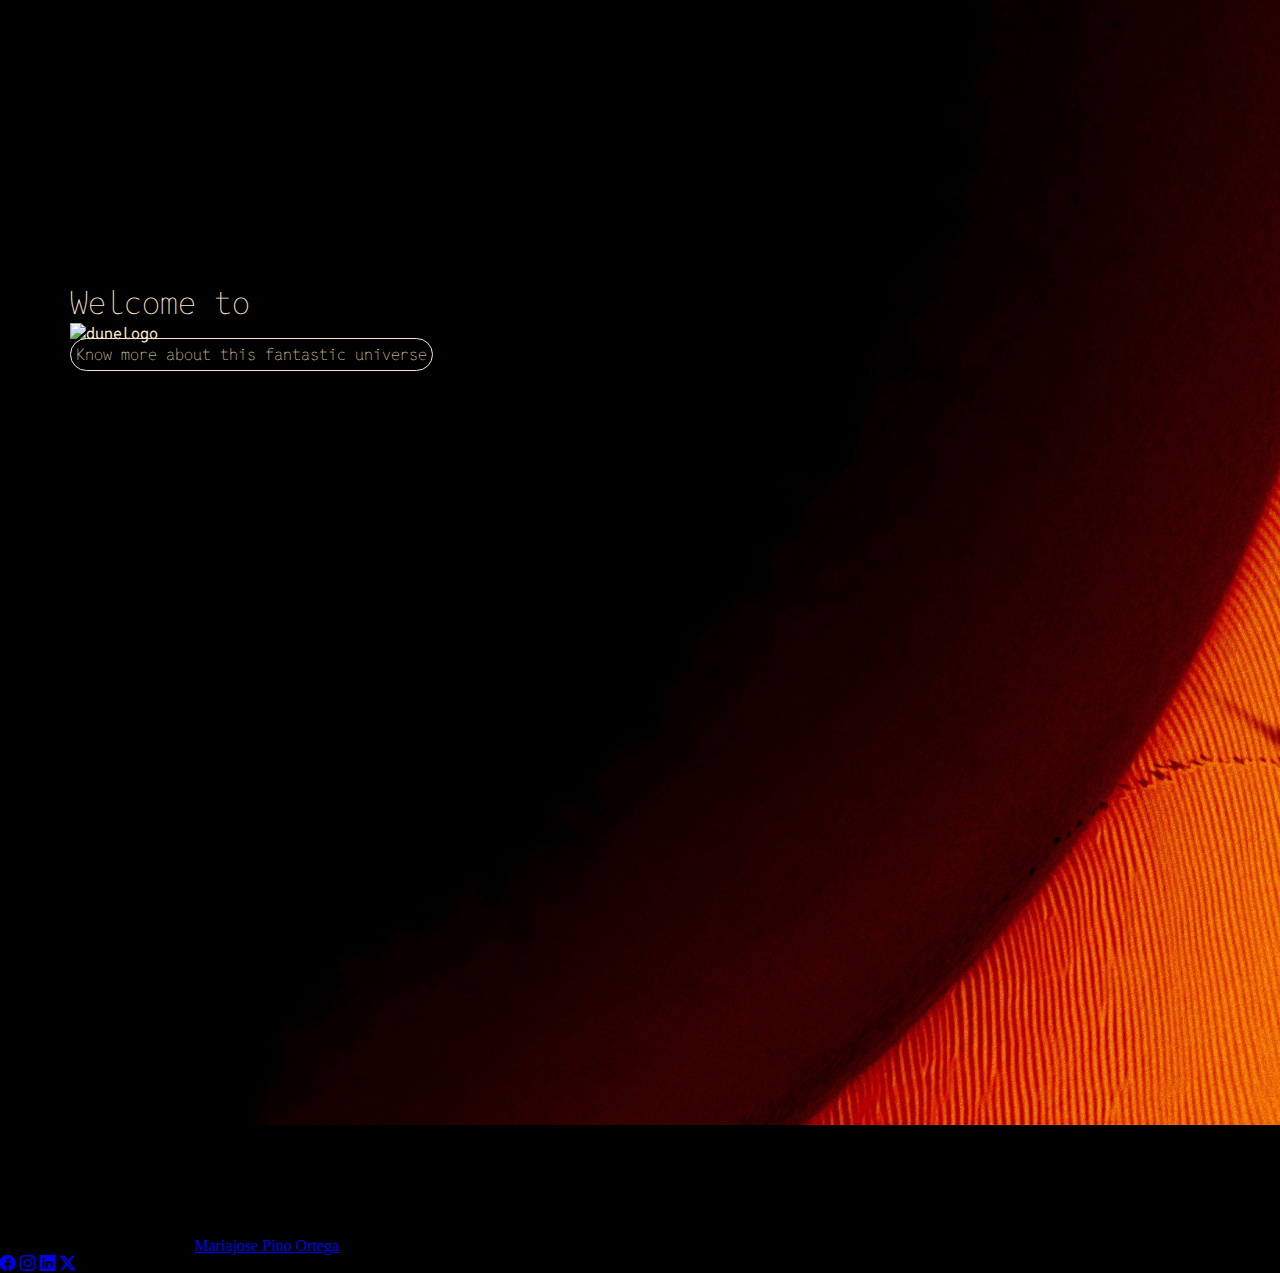
==== index.html @ 441a7ded "Primera sección de la página" ====
<!DOCTYPE html>
<html lang="es">
<head>
    <meta charset="UTF-8">
    <meta name="viewport" content="width=device-width, initial-scale=1.0">
    <meta name="description"
        content="Fan-page acerca de la película Dune del director Denis Villeneuve" />
    <meta name="keywords"
        content="riwi, Dune, movie, Paul Atreides, Chani, Denis Villeneuve, fiction, Timothée Chalamet, Zendaya, desert, space, sci-fi">
    <meta name="sitedomain" content="https://example.com/" />
    <meta name="organization" content="riwi" />
    <meta name="author" content="MajoPino" />
    <meta name="designer" content="MajoPino" />
    <meta name="copyright" content="© 2024 DunePage. Todos los derechos reservados">
    <meta name="robots" content="index,follow" />
    <meta name="googlebot" content="index,follow" />
    <meta name="revisit-after" content="15days" />
    <link rel="shortcut icon" href="public/img/atreideslogo.ico" type="image/x-icon">
    <link rel="stylesheet" href="./src/styles/style.css">
    <title>DuneFans</title>
</head>
<body>
    <header></header>
    <!-- Body header -->
    <main>

        <section class="dunehome">
            <div>
                <h2>Welcome to</h2>
            <figure><img src="https://upload.wikimedia.org/wikipedia/commons/4/44/Dune_2021_transparent_logo.png" alt="dunelogo"></figure>
            <a href="#dunemain">Know more about this fantastic universe</a>
            </div>
        </section>
        <section class="dunemain" id="dunemain">
            <h1>DUNE</h1>
        </section>
    </main>
    <footer>
        <div><p>©2024 Riwi|Desarrollado por <a href="https://github.com/MajoPino" target="_blank">Mariajose Pino Ortega</a></p></div>
        <div class="redes">
            <a href="https://www.facebook.com/?locale=es_LA" target="_blank"><i class="bi bi-facebook"></i></a>
            <a href="https://www.instagram.com/" target="_blank"><i class="bi bi-instagram"></i></a>
            <a href="https://co.linkedin.com/" target="_blank"><i class="bi bi-linkedin"></i></a>
            <a href="https://twitter.com/?lang=es" target="_blank"><i class="bi bi-twitter-x"></i></a>
        </div>
    </footer>
</body>
</html>
---- src/styles/style.css ----
@import url("https://cdn.jsdelivr.net/npm/bootstrap-icons@1.11.3/font/bootstrap-icons.min.css");
@import url('https://fonts.googleapis.com/css2?family=Reddit+Mono:wght@200..900&display=swap');

*{
    box-sizing: border-box;
    margin: 0%;
    padding: 0%;
}
::-webkit-scrollbar {
    width: 10px;
  }
  
  /* Track */
  ::-webkit-scrollbar-track {
    background: #010000;
  }
  
  /* Handle */
  ::-webkit-scrollbar-thumb {
    background: #f36830;
    border-radius: 5px;
  }
  
  /* Handle on hover */
  ::-webkit-scrollbar-thumb:hover {
    background: #aa450a;
  }
main{
    background-color: #000000;
  }
.dunehome{
    height: 1200px;
    background-image: url(../../public/img/dune-background.webp);
    background-repeat: no-repeat;
    background-size: 2000px;
    padding: 70px;
    display: flex;
    flex-direction: column;
    align-items: left;
    font-family: "Reddit Mono", monospace;
    font-style: normal;
    color: #fae8d0;
    & div{
        position: relative;
        top: 20%;
        & h2{
            font-weight: lighter;
            font-size: xx-large;
        }
        & a{
            color: #fae8d0;
            font-weight: lighter;
            text-decoration: none;
            height: 30px;
            padding: 5px;
            border: 1px solid #fae8d0;
            border-radius: 20px;
        }
        & a:hover{
            background-color: #d46220;
            color: #000000;
            font-weight: 300;
        }
    }
}
footer{
    background-color: #000000;
}
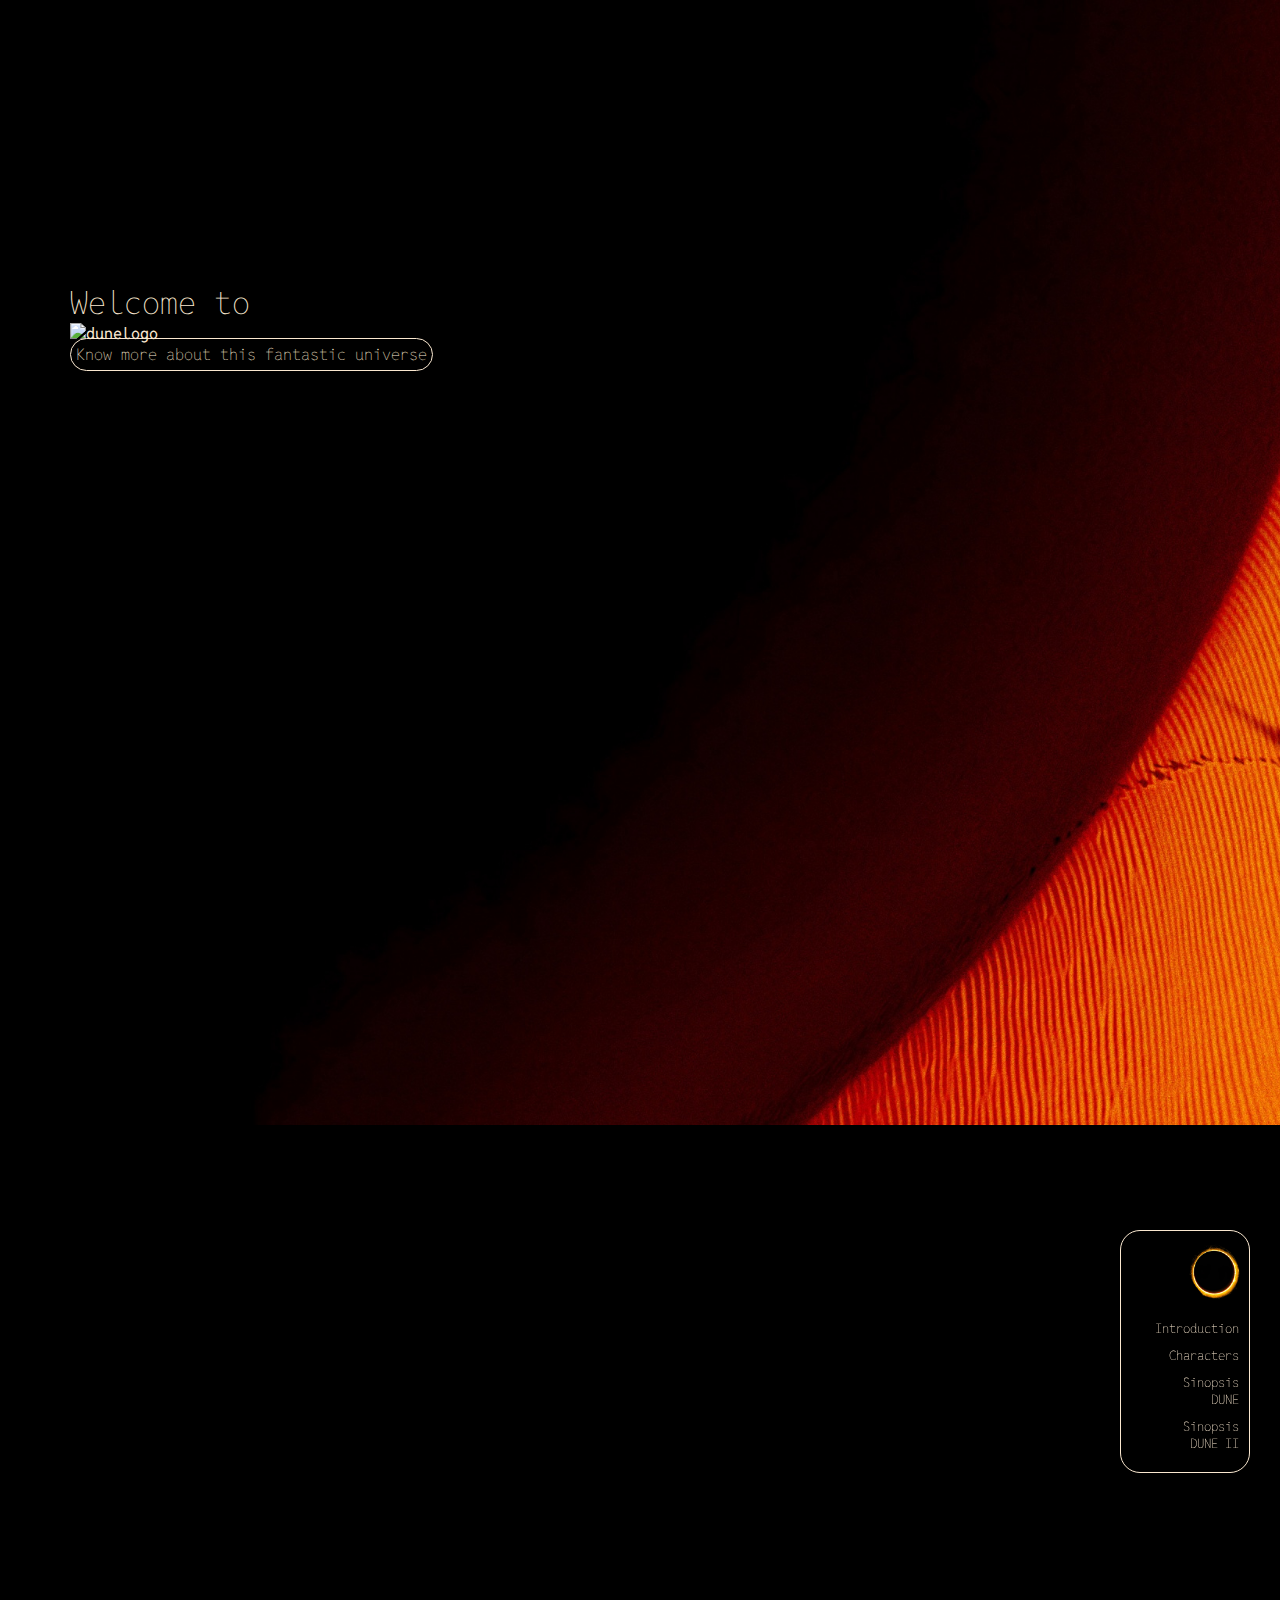
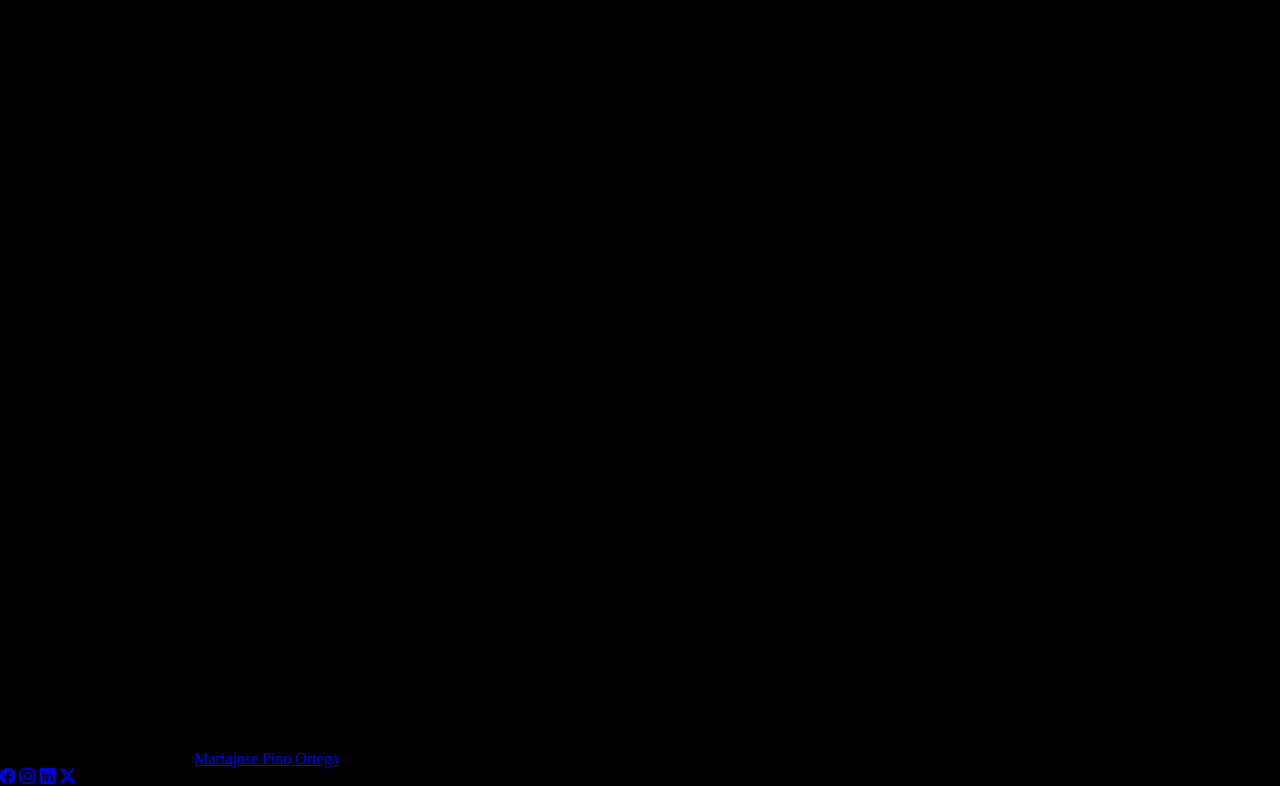
==== commit df9f5dd6: "Navbar" ====
--- a/index.html
+++ b/index.html
@@ -1,10 +1,10 @@
 <!DOCTYPE html>
 <html lang="es">
+
 <head>
     <meta charset="UTF-8">
     <meta name="viewport" content="width=device-width, initial-scale=1.0">
-    <meta name="description"
-        content="Fan-page acerca de la película Dune del director Denis Villeneuve" />
+    <meta name="description" content="Fan-page acerca de la película Dune del director Denis Villeneuve" />
     <meta name="keywords"
         content="riwi, Dune, movie, Paul Atreides, Chani, Denis Villeneuve, fiction, Timothée Chalamet, Zendaya, desert, space, sci-fi">
     <meta name="sitedomain" content="https://example.com/" />
@@ -15,28 +15,225 @@
     <meta name="robots" content="index,follow" />
     <meta name="googlebot" content="index,follow" />
     <meta name="revisit-after" content="15days" />
-    <link rel="shortcut icon" href="public/img/atreideslogo.ico" type="image/x-icon">
+    <link rel="shortcut icon" href="public/img/dune-eclipse.webp" type="image/x-icon">
     <link rel="stylesheet" href="./src/styles/style.css">
     <title>DuneFans</title>
 </head>
+
 <body>
     <header></header>
     <!-- Body header -->
     <main>
 
-        <section class="dunehome">
+        <section class="dunehome" id="dunehome">
             <div>
                 <h2>Welcome to</h2>
-            <figure><img src="https://upload.wikimedia.org/wikipedia/commons/4/44/Dune_2021_transparent_logo.png" alt="dunelogo"></figure>
-            <a href="#dunemain">Know more about this fantastic universe</a>
+                <figure><img src="https://upload.wikimedia.org/wikipedia/commons/4/44/Dune_2021_transparent_logo.png"
+                        alt="dunelogo"></figure>
+                <a href="#dunemain">Know more about this fantastic universe</a>
             </div>
         </section>
         <section class="dunemain" id="dunemain">
+            <aside>
+                <li class="navbar">
+                    <a href="#dunehome"><img class="eclipse" src="./public/img/dune-eclipse.webp"
+                            alt="dune-eclipse"></a>
+                    <a href="">Introduction</a>
+                    <a href="">Characters</a>
+                    <a href="" class="text2">Sinopsis DUNE</a>
+                    <a href="" class="text2">Sinopsis DUNE II</a>
+                </li>
+            </aside>
             <h1>DUNE</h1>
+            <article>
+                <p>M (Moveto):
+
+                    El comando M indica un movimiento a una posición específica sin trazar una línea.
+                    Se sigue con las coordenadas X e Y a las que se debe mover.
+                    L (Lineto):
+
+                    El comando L traza una línea desde el punto actual hasta las coordenadas especificadas.
+                    Se sigue con las coordenadas X e Y del punto final de la línea.
+                    C (Curveto):
+
+                    El comando C se utiliza para trazar curvas de Bézier cúbicas.
+                    Se sigue con dos pares de coordenadas para los puntos de control y el punto final de la curva.
+                    Z (Cierre del trazado):
+
+                    El comando Z cierra el trazado, creando una línea desde la posición actual hasta el punto de inicio
+                    del trazado.
+                    2. object-fit
+                    La propiedad object-fit se utiliza para controlar cómo una imagen se ajusta al contenedor. Puedes
+                    elegir entre valores como contain (ajustar la imagen para que quepa en el contenedor) o cover
+                    (ajustar la imagen para que cubra completamente el contenedor).</p>
+                    <p>M (Moveto):
+
+                        El comando M indica un movimiento a una posición específica sin trazar una línea.
+                        Se sigue con las coordenadas X e Y a las que se debe mover.
+                        L (Lineto):
+    
+                        El comando L traza una línea desde el punto actual hasta las coordenadas especificadas.
+                        Se sigue con las coordenadas X e Y del punto final de la línea.
+                        C (Curveto):
+    
+                        El comando C se utiliza para trazar curvas de Bézier cúbicas.
+                        Se sigue con dos pares de coordenadas para los puntos de control y el punto final de la curva.
+                        Z (Cierre del trazado):
+    
+                        El comando Z cierra el trazado, creando una línea desde la posición actual hasta el punto de inicio
+                        del trazado.
+                        2. object-fit
+                        La propiedad object-fit se utiliza para controlar cómo una imagen se ajusta al contenedor. Puedes
+                        elegir entre valores como contain (ajustar la imagen para que quepa en el contenedor) o cover
+                        (ajustar la imagen para que cubra completamente el contenedor).</p>
+                        <p>M (Moveto):
+
+                            El comando M indica un movimiento a una posición específica sin trazar una línea.
+                            Se sigue con las coordenadas X e Y a las que se debe mover.
+                            L (Lineto):
+        
+                            El comando L traza una línea desde el punto actual hasta las coordenadas especificadas.
+                            Se sigue con las coordenadas X e Y del punto final de la línea.
+                            C (Curveto):
+        
+                            El comando C se utiliza para trazar curvas de Bézier cúbicas.
+                            Se sigue con dos pares de coordenadas para los puntos de control y el punto final de la curva.
+                            Z (Cierre del trazado):
+        
+                            El comando Z cierra el trazado, creando una línea desde la posición actual hasta el punto de inicio
+                            del trazado.
+                            2. object-fit
+                            La propiedad object-fit se utiliza para controlar cómo una imagen se ajusta al contenedor. Puedes
+                            elegir entre valores como contain (ajustar la imagen para que quepa en el contenedor) o cover
+                            (ajustar la imagen para que cubra completamente el contenedor).</p>
+                            <p>M (Moveto):
+
+                                El comando M indica un movimiento a una posición específica sin trazar una línea.
+                                Se sigue con las coordenadas X e Y a las que se debe mover.
+                                L (Lineto):
+            
+                                El comando L traza una línea desde el punto actual hasta las coordenadas especificadas.
+                                Se sigue con las coordenadas X e Y del punto final de la línea.
+                                C (Curveto):
+            
+                                El comando C se utiliza para trazar curvas de Bézier cúbicas.
+                                Se sigue con dos pares de coordenadas para los puntos de control y el punto final de la curva.
+                                Z (Cierre del trazado):
+            
+                                El comando Z cierra el trazado, creando una línea desde la posición actual hasta el punto de inicio
+                                del trazado.
+                                2. object-fit
+                                La propiedad object-fit se utiliza para controlar cómo una imagen se ajusta al contenedor. Puedes
+                                elegir entre valores como contain (ajustar la imagen para que quepa en el contenedor) o cover
+                                (ajustar la imagen para que cubra completamente el contenedor).</p>
+                                <p>M (Moveto):
+
+                                    El comando M indica un movimiento a una posición específica sin trazar una línea.
+                                    Se sigue con las coordenadas X e Y a las que se debe mover.
+                                    L (Lineto):
+                
+                                    El comando L traza una línea desde el punto actual hasta las coordenadas especificadas.
+                                    Se sigue con las coordenadas X e Y del punto final de la línea.
+                                    C (Curveto):
+                
+                                    El comando C se utiliza para trazar curvas de Bézier cúbicas.
+                                    Se sigue con dos pares de coordenadas para los puntos de control y el punto final de la curva.
+                                    Z (Cierre del trazado):
+                
+                                    El comando Z cierra el trazado, creando una línea desde la posición actual hasta el punto de inicio
+                                    del trazado.
+                                    2. object-fit
+                                    La propiedad object-fit se utiliza para controlar cómo una imagen se ajusta al contenedor. Puedes
+                                    elegir entre valores como contain (ajustar la imagen para que quepa en el contenedor) o cover
+                                    (ajustar la imagen para que cubra completamente el contenedor).</p>
+                                    <p>M (Moveto):
+
+                                        El comando M indica un movimiento a una posición específica sin trazar una línea.
+                                        Se sigue con las coordenadas X e Y a las que se debe mover.
+                                        L (Lineto):
+                    
+                                        El comando L traza una línea desde el punto actual hasta las coordenadas especificadas.
+                                        Se sigue con las coordenadas X e Y del punto final de la línea.
+                                        C (Curveto):
+                    
+                                        El comando C se utiliza para trazar curvas de Bézier cúbicas.
+                                        Se sigue con dos pares de coordenadas para los puntos de control y el punto final de la curva.
+                                        Z (Cierre del trazado):
+                    
+                                        El comando Z cierra el trazado, creando una línea desde la posición actual hasta el punto de inicio
+                                        del trazado.
+                                        2. object-fit
+                                        La propiedad object-fit se utiliza para controlar cómo una imagen se ajusta al contenedor. Puedes
+                                        elegir entre valores como contain (ajustar la imagen para que quepa en el contenedor) o cover
+                                        (ajustar la imagen para que cubra completamente el contenedor).</p>
+                                        <p>M (Moveto):
+
+                                            El comando M indica un movimiento a una posición específica sin trazar una línea.
+                                            Se sigue con las coordenadas X e Y a las que se debe mover.
+                                            L (Lineto):
+                        
+                                            El comando L traza una línea desde el punto actual hasta las coordenadas especificadas.
+                                            Se sigue con las coordenadas X e Y del punto final de la línea.
+                                            C (Curveto):
+                        
+                                            El comando C se utiliza para trazar curvas de Bézier cúbicas.
+                                            Se sigue con dos pares de coordenadas para los puntos de control y el punto final de la curva.
+                                            Z (Cierre del trazado):
+                        
+                                            El comando Z cierra el trazado, creando una línea desde la posición actual hasta el punto de inicio
+                                            del trazado.
+                                            2. object-fit
+                                            La propiedad object-fit se utiliza para controlar cómo una imagen se ajusta al contenedor. Puedes
+                                            elegir entre valores como contain (ajustar la imagen para que quepa en el contenedor) o cover
+                                            (ajustar la imagen para que cubra completamente el contenedor).</p>
+                                            <p>M (Moveto):
+
+                                                El comando M indica un movimiento a una posición específica sin trazar una línea.
+                                                Se sigue con las coordenadas X e Y a las que se debe mover.
+                                                L (Lineto):
+                            
+                                                El comando L traza una línea desde el punto actual hasta las coordenadas especificadas.
+                                                Se sigue con las coordenadas X e Y del punto final de la línea.
+                                                C (Curveto):
+                            
+                                                El comando C se utiliza para trazar curvas de Bézier cúbicas.
+                                                Se sigue con dos pares de coordenadas para los puntos de control y el punto final de la curva.
+                                                Z (Cierre del trazado):
+                            
+                                                El comando Z cierra el trazado, creando una línea desde la posición actual hasta el punto de inicio
+                                                del trazado.
+                                                2. object-fit
+                                                La propiedad object-fit se utiliza para controlar cómo una imagen se ajusta al contenedor. Puedes
+                                                elegir entre valores como contain (ajustar la imagen para que quepa en el contenedor) o cover
+                                                (ajustar la imagen para que cubra completamente el contenedor).</p>
+                                                <p>M (Moveto):
+
+                                                    El comando M indica un movimiento a una posición específica sin trazar una línea.
+                                                    Se sigue con las coordenadas X e Y a las que se debe mover.
+                                                    L (Lineto):
+                                
+                                                    El comando L traza una línea desde el punto actual hasta las coordenadas especificadas.
+                                                    Se sigue con las coordenadas X e Y del punto final de la línea.
+                                                    C (Curveto):
+                                
+                                                    El comando C se utiliza para trazar curvas de Bézier cúbicas.
+                                                    Se sigue con dos pares de coordenadas para los puntos de control y el punto final de la curva.
+                                                    Z (Cierre del trazado):
+                                
+                                                    El comando Z cierra el trazado, creando una línea desde la posición actual hasta el punto de inicio
+                                                    del trazado.
+                                                    2. object-fit
+                                                    La propiedad object-fit se utiliza para controlar cómo una imagen se ajusta al contenedor. Puedes
+                                                    elegir entre valores como contain (ajustar la imagen para que quepa en el contenedor) o cover
+                                                    (ajustar la imagen para que cubra completamente el contenedor).</p>
+            </article>
         </section>
     </main>
     <footer>
-        <div><p>©2024 Riwi|Desarrollado por <a href="https://github.com/MajoPino" target="_blank">Mariajose Pino Ortega</a></p></div>
+        <div>
+            <p>©2024 Riwi|Desarrollado por <a href="https://github.com/MajoPino" target="_blank">Mariajose Pino
+                    Ortega</a></p>
+        </div>
         <div class="redes">
             <a href="https://www.facebook.com/?locale=es_LA" target="_blank"><i class="bi bi-facebook"></i></a>
             <a href="https://www.instagram.com/" target="_blank"><i class="bi bi-instagram"></i></a>
@@ -45,4 +242,5 @@
         </div>
     </footer>
 </body>
+
 </html>--- a/src/styles/style.css
+++ b/src/styles/style.css
@@ -1,34 +1,37 @@
 @import url("https://cdn.jsdelivr.net/npm/bootstrap-icons@1.11.3/font/bootstrap-icons.min.css");
 @import url('https://fonts.googleapis.com/css2?family=Reddit+Mono:wght@200..900&display=swap');
 
-*{
+* {
     box-sizing: border-box;
     margin: 0%;
     padding: 0%;
 }
+
 ::-webkit-scrollbar {
     width: 10px;
-  }
-  
-  /* Track */
-  ::-webkit-scrollbar-track {
+}
+
+/* Track */
+::-webkit-scrollbar-track {
     background: #010000;
-  }
-  
-  /* Handle */
-  ::-webkit-scrollbar-thumb {
-    background: #f36830;
+}
+
+/* Handle */
+::-webkit-scrollbar-thumb {
+    background: #DF3B06;
     border-radius: 5px;
-  }
-  
-  /* Handle on hover */
-  ::-webkit-scrollbar-thumb:hover {
+}
+
+/* Handle on hover */
+::-webkit-scrollbar-thumb:hover {
     background: #aa450a;
-  }
-main{
+}
+
+main {
     background-color: #000000;
-  }
-.dunehome{
+}
+
+.dunehome {
     height: 1200px;
     background-image: url(../../public/img/dune-background.webp);
     background-repeat: no-repeat;
@@ -40,14 +43,17 @@
     font-family: "Reddit Mono", monospace;
     font-style: normal;
     color: #fae8d0;
-    & div{
+
+    & div {
         position: relative;
         top: 20%;
-        & h2{
+
+        & h2 {
             font-weight: lighter;
             font-size: xx-large;
         }
-        & a{
+
+        & a {
             color: #fae8d0;
             font-weight: lighter;
             text-decoration: none;
@@ -56,13 +62,65 @@
             border: 1px solid #fae8d0;
             border-radius: 20px;
         }
-        & a:hover{
+
+        & a:hover {
             background-color: #d46220;
             color: #000000;
             font-weight: 300;
         }
     }
 }
-footer{
+
+aside {
+    margin: 30px;
+    display: flex;
+    flex-wrap: wrap;
+    justify-content: right;
+    position: sticky;
+    top:0;
+    right: 0;
+}
+
+.navbar {
+    display: flex;
+    flex-direction: column;
+    position: sticky;
+    top:0;
+    right: 0;
+    align-items: end;
+    width: 130px;
+    padding: 10px;
+    font-family: "Reddit Mono", monospace;
+    border: 1px solid #fae8d0;
+    border-radius: 20px;
+
+    & a {
+        color: #fae8d0;
+        text-decoration: none;
+        font-weight: lighter;
+        font-size: small;
+        margin-bottom: 10px;
+    }
+
+    & a:hover {
+        font-weight: 400;
+        font-size: small;
+    }
+}
+
+.eclipse {
+    height: 65px;
+    width: 100px;
+    position: relative;
+    left: 25px;
+}
+
+
+.text2 {
+    width: 70px;
+    text-align: right;
+}
+
+footer {
     background-color: #000000;
-}
+}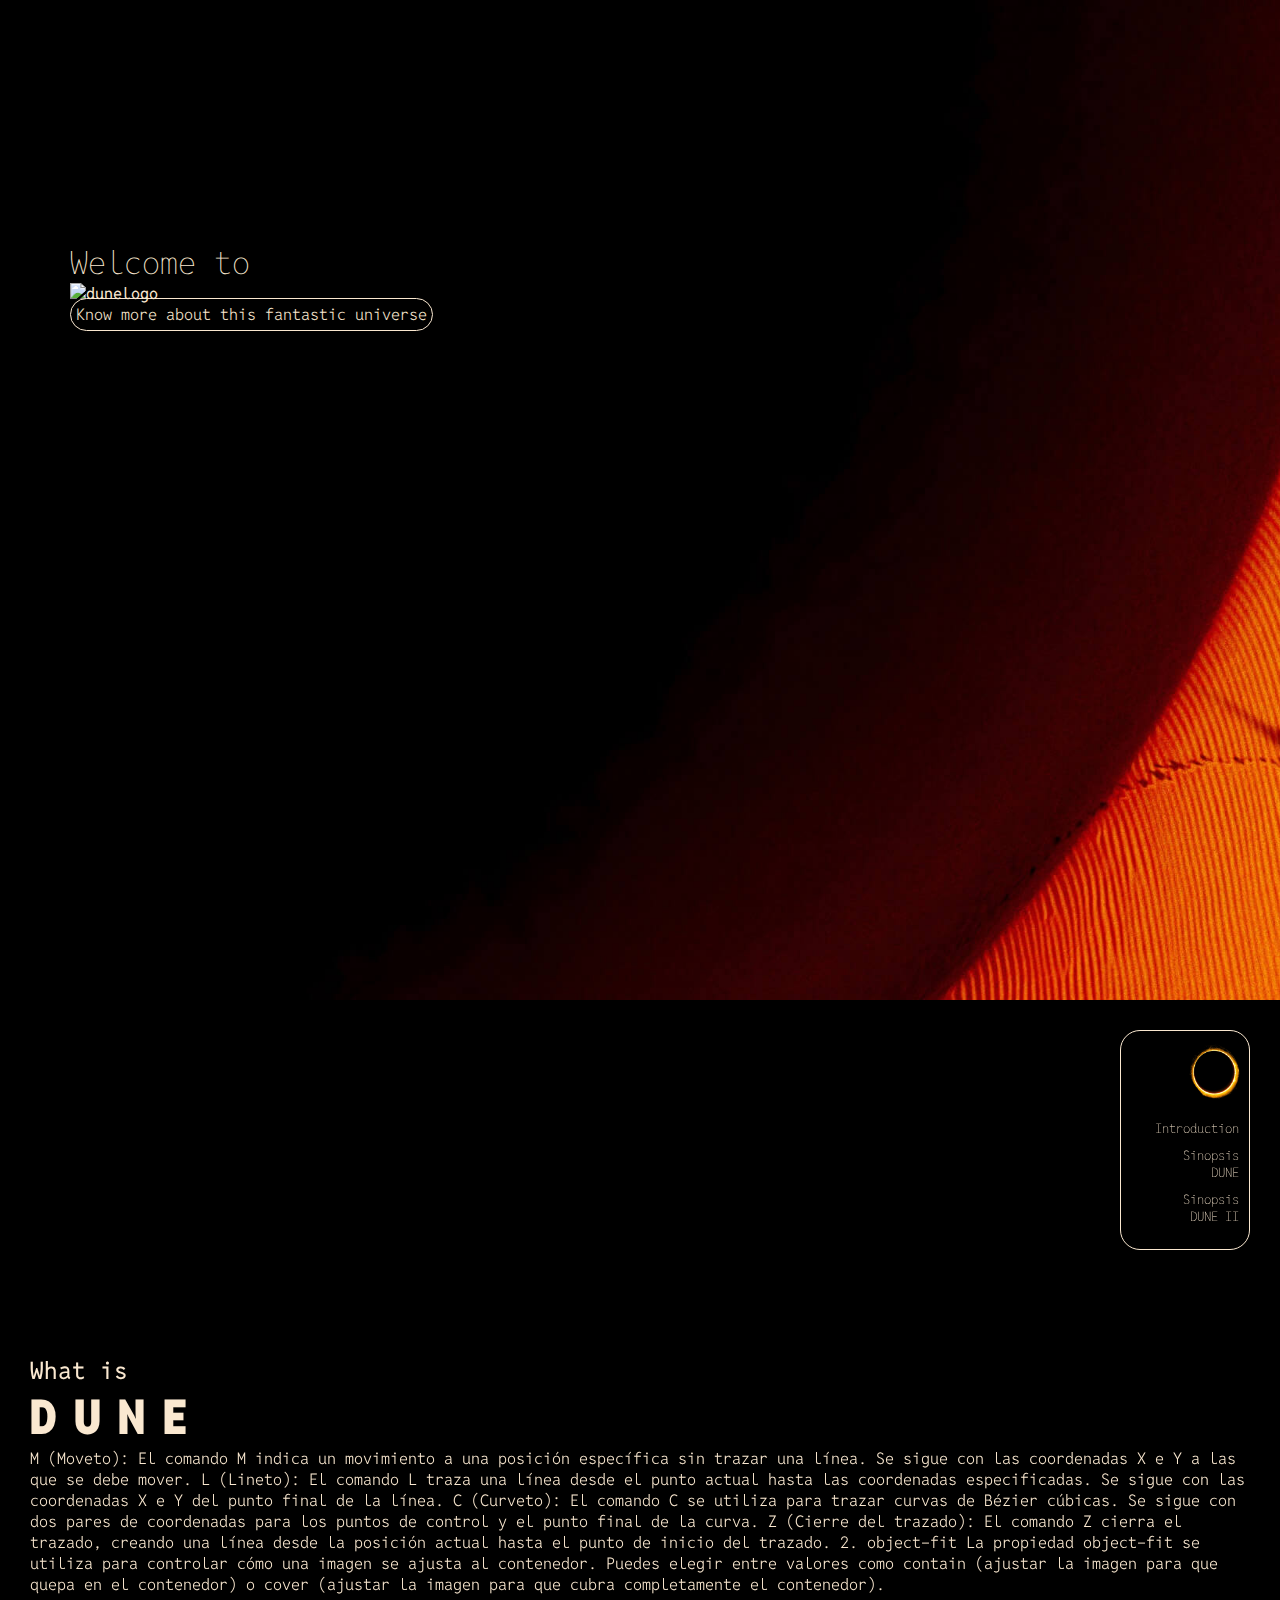
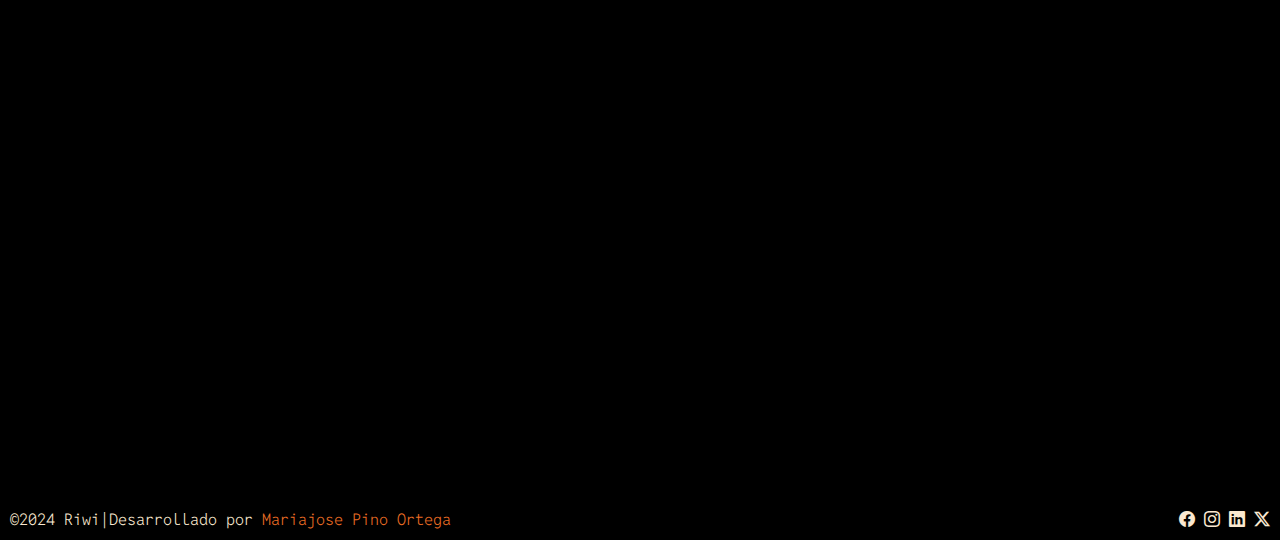
==== commit a5480b44: "Maquetación sección introducción" ====
--- a/index.html
+++ b/index.html
@@ -38,14 +38,16 @@
                 <li class="navbar">
                     <a href="#dunehome"><img class="eclipse" src="./public/img/dune-eclipse.webp"
                             alt="dune-eclipse"></a>
-                    <a href="">Introduction</a>
-                    <a href="">Characters</a>
-                    <a href="" class="text2">Sinopsis DUNE</a>
+                    <a href="#dunemain">Introduction</a>
+                    <a href="#sinopsis-dune" class="text2">Sinopsis DUNE</a>
                     <a href="" class="text2">Sinopsis DUNE II</a>
                 </li>
             </aside>
-            <h1>DUNE</h1>
-            <article>
+            <article class="textmain">
+                <div>
+                    <h4>What is </h4>
+                    <h1>DUNE</h1>
+                </div>
                 <p>M (Moveto):
 
                     El comando M indica un movimiento a una posición específica sin trazar una línea.
@@ -66,172 +68,24 @@
                     La propiedad object-fit se utiliza para controlar cómo una imagen se ajusta al contenedor. Puedes
                     elegir entre valores como contain (ajustar la imagen para que quepa en el contenedor) o cover
                     (ajustar la imagen para que cubra completamente el contenedor).</p>
-                    <p>M (Moveto):
 
-                        El comando M indica un movimiento a una posición específica sin trazar una línea.
-                        Se sigue con las coordenadas X e Y a las que se debe mover.
-                        L (Lineto):
-    
-                        El comando L traza una línea desde el punto actual hasta las coordenadas especificadas.
-                        Se sigue con las coordenadas X e Y del punto final de la línea.
-                        C (Curveto):
-    
-                        El comando C se utiliza para trazar curvas de Bézier cúbicas.
-                        Se sigue con dos pares de coordenadas para los puntos de control y el punto final de la curva.
-                        Z (Cierre del trazado):
-    
-                        El comando Z cierra el trazado, creando una línea desde la posición actual hasta el punto de inicio
-                        del trazado.
-                        2. object-fit
-                        La propiedad object-fit se utiliza para controlar cómo una imagen se ajusta al contenedor. Puedes
-                        elegir entre valores como contain (ajustar la imagen para que quepa en el contenedor) o cover
-                        (ajustar la imagen para que cubra completamente el contenedor).</p>
-                        <p>M (Moveto):
-
-                            El comando M indica un movimiento a una posición específica sin trazar una línea.
-                            Se sigue con las coordenadas X e Y a las que se debe mover.
-                            L (Lineto):
-        
-                            El comando L traza una línea desde el punto actual hasta las coordenadas especificadas.
-                            Se sigue con las coordenadas X e Y del punto final de la línea.
-                            C (Curveto):
-        
-                            El comando C se utiliza para trazar curvas de Bézier cúbicas.
-                            Se sigue con dos pares de coordenadas para los puntos de control y el punto final de la curva.
-                            Z (Cierre del trazado):
-        
-                            El comando Z cierra el trazado, creando una línea desde la posición actual hasta el punto de inicio
-                            del trazado.
-                            2. object-fit
-                            La propiedad object-fit se utiliza para controlar cómo una imagen se ajusta al contenedor. Puedes
-                            elegir entre valores como contain (ajustar la imagen para que quepa en el contenedor) o cover
-                            (ajustar la imagen para que cubra completamente el contenedor).</p>
-                            <p>M (Moveto):
-
-                                El comando M indica un movimiento a una posición específica sin trazar una línea.
-                                Se sigue con las coordenadas X e Y a las que se debe mover.
-                                L (Lineto):
-            
-                                El comando L traza una línea desde el punto actual hasta las coordenadas especificadas.
-                                Se sigue con las coordenadas X e Y del punto final de la línea.
-                                C (Curveto):
-            
-                                El comando C se utiliza para trazar curvas de Bézier cúbicas.
-                                Se sigue con dos pares de coordenadas para los puntos de control y el punto final de la curva.
-                                Z (Cierre del trazado):
-            
-                                El comando Z cierra el trazado, creando una línea desde la posición actual hasta el punto de inicio
-                                del trazado.
-                                2. object-fit
-                                La propiedad object-fit se utiliza para controlar cómo una imagen se ajusta al contenedor. Puedes
-                                elegir entre valores como contain (ajustar la imagen para que quepa en el contenedor) o cover
-                                (ajustar la imagen para que cubra completamente el contenedor).</p>
-                                <p>M (Moveto):
-
-                                    El comando M indica un movimiento a una posición específica sin trazar una línea.
-                                    Se sigue con las coordenadas X e Y a las que se debe mover.
-                                    L (Lineto):
-                
-                                    El comando L traza una línea desde el punto actual hasta las coordenadas especificadas.
-                                    Se sigue con las coordenadas X e Y del punto final de la línea.
-                                    C (Curveto):
-                
-                                    El comando C se utiliza para trazar curvas de Bézier cúbicas.
-                                    Se sigue con dos pares de coordenadas para los puntos de control y el punto final de la curva.
-                                    Z (Cierre del trazado):
-                
-                                    El comando Z cierra el trazado, creando una línea desde la posición actual hasta el punto de inicio
-                                    del trazado.
-                                    2. object-fit
-                                    La propiedad object-fit se utiliza para controlar cómo una imagen se ajusta al contenedor. Puedes
-                                    elegir entre valores como contain (ajustar la imagen para que quepa en el contenedor) o cover
-                                    (ajustar la imagen para que cubra completamente el contenedor).</p>
-                                    <p>M (Moveto):
-
-                                        El comando M indica un movimiento a una posición específica sin trazar una línea.
-                                        Se sigue con las coordenadas X e Y a las que se debe mover.
-                                        L (Lineto):
-                    
-                                        El comando L traza una línea desde el punto actual hasta las coordenadas especificadas.
-                                        Se sigue con las coordenadas X e Y del punto final de la línea.
-                                        C (Curveto):
-                    
-                                        El comando C se utiliza para trazar curvas de Bézier cúbicas.
-                                        Se sigue con dos pares de coordenadas para los puntos de control y el punto final de la curva.
-                                        Z (Cierre del trazado):
-                    
-                                        El comando Z cierra el trazado, creando una línea desde la posición actual hasta el punto de inicio
-                                        del trazado.
-                                        2. object-fit
-                                        La propiedad object-fit se utiliza para controlar cómo una imagen se ajusta al contenedor. Puedes
-                                        elegir entre valores como contain (ajustar la imagen para que quepa en el contenedor) o cover
-                                        (ajustar la imagen para que cubra completamente el contenedor).</p>
-                                        <p>M (Moveto):
-
-                                            El comando M indica un movimiento a una posición específica sin trazar una línea.
-                                            Se sigue con las coordenadas X e Y a las que se debe mover.
-                                            L (Lineto):
-                        
-                                            El comando L traza una línea desde el punto actual hasta las coordenadas especificadas.
-                                            Se sigue con las coordenadas X e Y del punto final de la línea.
-                                            C (Curveto):
-                        
-                                            El comando C se utiliza para trazar curvas de Bézier cúbicas.
-                                            Se sigue con dos pares de coordenadas para los puntos de control y el punto final de la curva.
-                                            Z (Cierre del trazado):
-                        
-                                            El comando Z cierra el trazado, creando una línea desde la posición actual hasta el punto de inicio
-                                            del trazado.
-                                            2. object-fit
-                                            La propiedad object-fit se utiliza para controlar cómo una imagen se ajusta al contenedor. Puedes
-                                            elegir entre valores como contain (ajustar la imagen para que quepa en el contenedor) o cover
-                                            (ajustar la imagen para que cubra completamente el contenedor).</p>
-                                            <p>M (Moveto):
-
-                                                El comando M indica un movimiento a una posición específica sin trazar una línea.
-                                                Se sigue con las coordenadas X e Y a las que se debe mover.
-                                                L (Lineto):
-                            
-                                                El comando L traza una línea desde el punto actual hasta las coordenadas especificadas.
-                                                Se sigue con las coordenadas X e Y del punto final de la línea.
-                                                C (Curveto):
-                            
-                                                El comando C se utiliza para trazar curvas de Bézier cúbicas.
-                                                Se sigue con dos pares de coordenadas para los puntos de control y el punto final de la curva.
-                                                Z (Cierre del trazado):
-                            
-                                                El comando Z cierra el trazado, creando una línea desde la posición actual hasta el punto de inicio
-                                                del trazado.
-                                                2. object-fit
-                                                La propiedad object-fit se utiliza para controlar cómo una imagen se ajusta al contenedor. Puedes
-                                                elegir entre valores como contain (ajustar la imagen para que quepa en el contenedor) o cover
-                                                (ajustar la imagen para que cubra completamente el contenedor).</p>
-                                                <p>M (Moveto):
-
-                                                    El comando M indica un movimiento a una posición específica sin trazar una línea.
-                                                    Se sigue con las coordenadas X e Y a las que se debe mover.
-                                                    L (Lineto):
-                                
-                                                    El comando L traza una línea desde el punto actual hasta las coordenadas especificadas.
-                                                    Se sigue con las coordenadas X e Y del punto final de la línea.
-                                                    C (Curveto):
-                                
-                                                    El comando C se utiliza para trazar curvas de Bézier cúbicas.
-                                                    Se sigue con dos pares de coordenadas para los puntos de control y el punto final de la curva.
-                                                    Z (Cierre del trazado):
-                                
-                                                    El comando Z cierra el trazado, creando una línea desde la posición actual hasta el punto de inicio
-                                                    del trazado.
-                                                    2. object-fit
-                                                    La propiedad object-fit se utiliza para controlar cómo una imagen se ajusta al contenedor. Puedes
-                                                    elegir entre valores como contain (ajustar la imagen para que quepa en el contenedor) o cover
-                                                    (ajustar la imagen para que cubra completamente el contenedor).</p>
             </article>
+        </section>
+        <section class="sinopsis-dune" id="sinopsis-dune">
+            <h2>DUNE PART I</h2>
+            <p>Lorem, ipsum dolor sit amet consectetur adipisicing elit. Perferendis ea nostrum doloremque nobis itaque
+                culpa, voluptates perspiciatis quia distinctio corporis recusandae sit eius, blanditiis alias numquam,
+                sed laboriosam vero velit.Lorem, ipsum dolor sit amet consectetur adipisicing elit. Perferendis ea nostrum doloremque nobis itaque
+                culpa, voluptates perspiciatis quia distinctio corporis recusandae sit eius, blanditiis alias numquam,
+                sed laboriosam vero velit.Lorem, ipsum dolor sit amet consectetur adipisicing elit. Perferendis ea nostrum doloremque nobis itaque
+                culpa, voluptates perspiciatis quia distinctio corporis recusandae sit eius, blanditiis alias numquam,
+                sed laboriosam vero velit.</p>
         </section>
     </main>
     <footer>
         <div>
-            <p>©2024 Riwi|Desarrollado por <a href="https://github.com/MajoPino" target="_blank">Mariajose Pino
+            <p>©2024 Riwi|Desarrollado por <a class="nameauthor" href="https://github.com/MajoPino"
+                    target="_blank">Mariajose Pino
                     Ortega</a></p>
         </div>
         <div class="redes">
--- a/src/styles/style.css
+++ b/src/styles/style.css
@@ -29,10 +29,13 @@
 
 main {
     background-color: #000000;
+    display: inline-block;
+
 }
 
 .dunehome {
-    height: 1200px;
+    height: 1000px;
+    margin: 0px;
     background-image: url(../../public/img/dune-background.webp);
     background-repeat: no-repeat;
     background-size: 2000px;
@@ -55,9 +58,10 @@
 
         & a {
             color: #fae8d0;
-            font-weight: lighter;
+            font-weight: 300;
             text-decoration: none;
             height: 30px;
+            width: 600px;
             padding: 5px;
             border: 1px solid #fae8d0;
             border-radius: 20px;
@@ -71,23 +75,34 @@
     }
 }
 
+.dunemain {
+    height: 1000px;
+    width: 100vw;
+    margin: 0;
+    padding: 30px;
+    background-image: url(../../public/img/night-sand.webp);
+    background-repeat: no-repeat;
+    background-size: 2000px;
+    display: flex;
+    flex-wrap: wrap;
+}
+
 aside {
-    margin: 30px;
+    height: 250px;
+    width: 100vw;
     display: flex;
     flex-wrap: wrap;
     justify-content: right;
     position: sticky;
-    top:0;
+    top: 10px;
     right: 0;
 }
 
 .navbar {
     display: flex;
     flex-direction: column;
-    position: sticky;
-    top:0;
-    right: 0;
     align-items: end;
+    height: 220px;
     width: 130px;
     padding: 10px;
     font-family: "Reddit Mono", monospace;
@@ -103,7 +118,7 @@
     }
 
     & a:hover {
-        font-weight: 400;
+        font-weight: 500;
         font-size: small;
     }
 }
@@ -121,6 +136,50 @@
     text-align: right;
 }
 
+.textmain {
+    position: relative;
+    bottom: 150px;
+    font-family: "Reddit Mono", monospace;
+    font-style: normal;
+    color: #fae8d0;
+
+    & h4 {
+        font-weight: 400;
+        font-size: x-large;
+    }
+
+    & h1 {
+        font-weight: 900;
+        font-size: 300%;
+        letter-spacing: 0.35em;
+        word-spacing: 0.35em;
+    }
+    & p{
+        font-weight: 300;
+    }
+}
+.sinopsis-dune{
+    
+}
+
 footer {
+    display: flex;
+    justify-content: space-between;
+    padding: 10px;
     background-color: #000000;
+    font-family: "Reddit Mono", monospace;
+    color: #fae8d0;
+    font-weight: 300;
+}
+.nameauthor{
+    color: #eb6d24;
+    text-decoration: none;
+}
+.nameauthor:hover{
+    color: #ffb23e;
+}
+.redes{
+    & a{
+        color: #fae8d0;
+    }
 }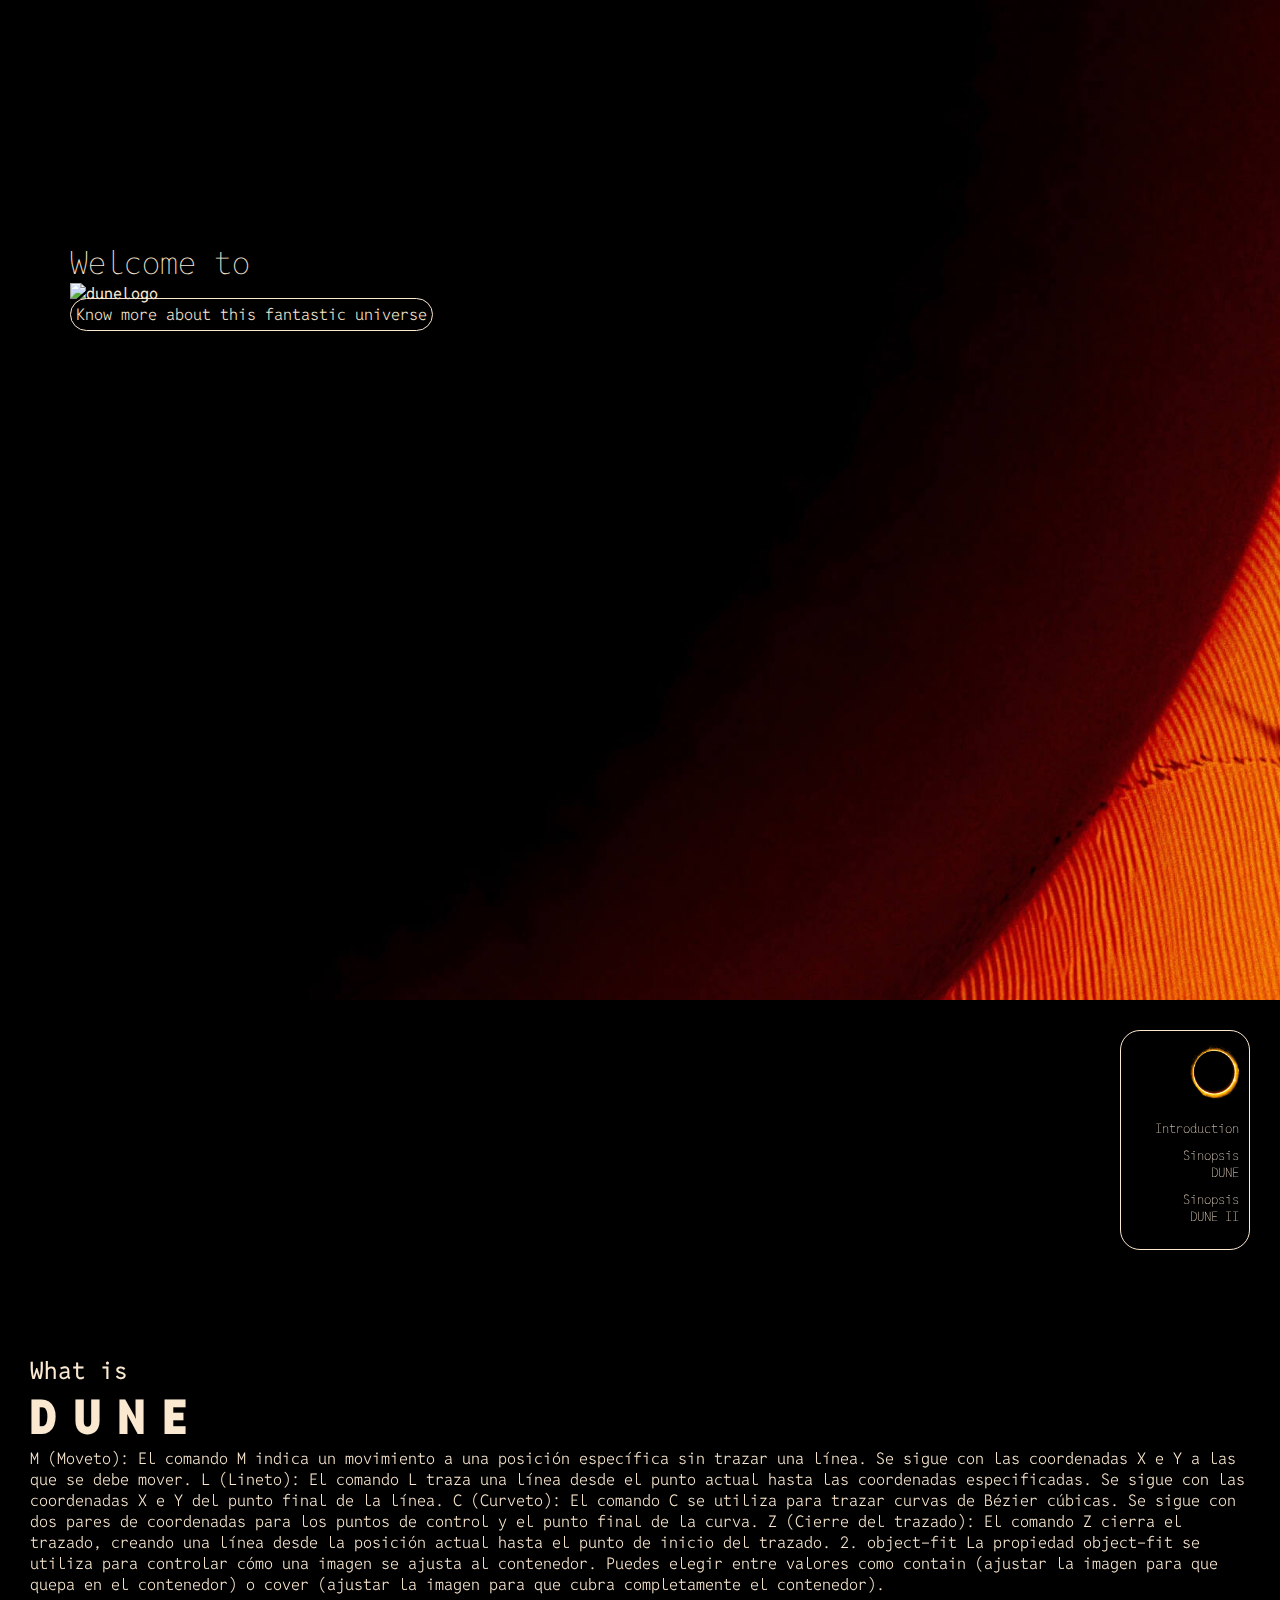
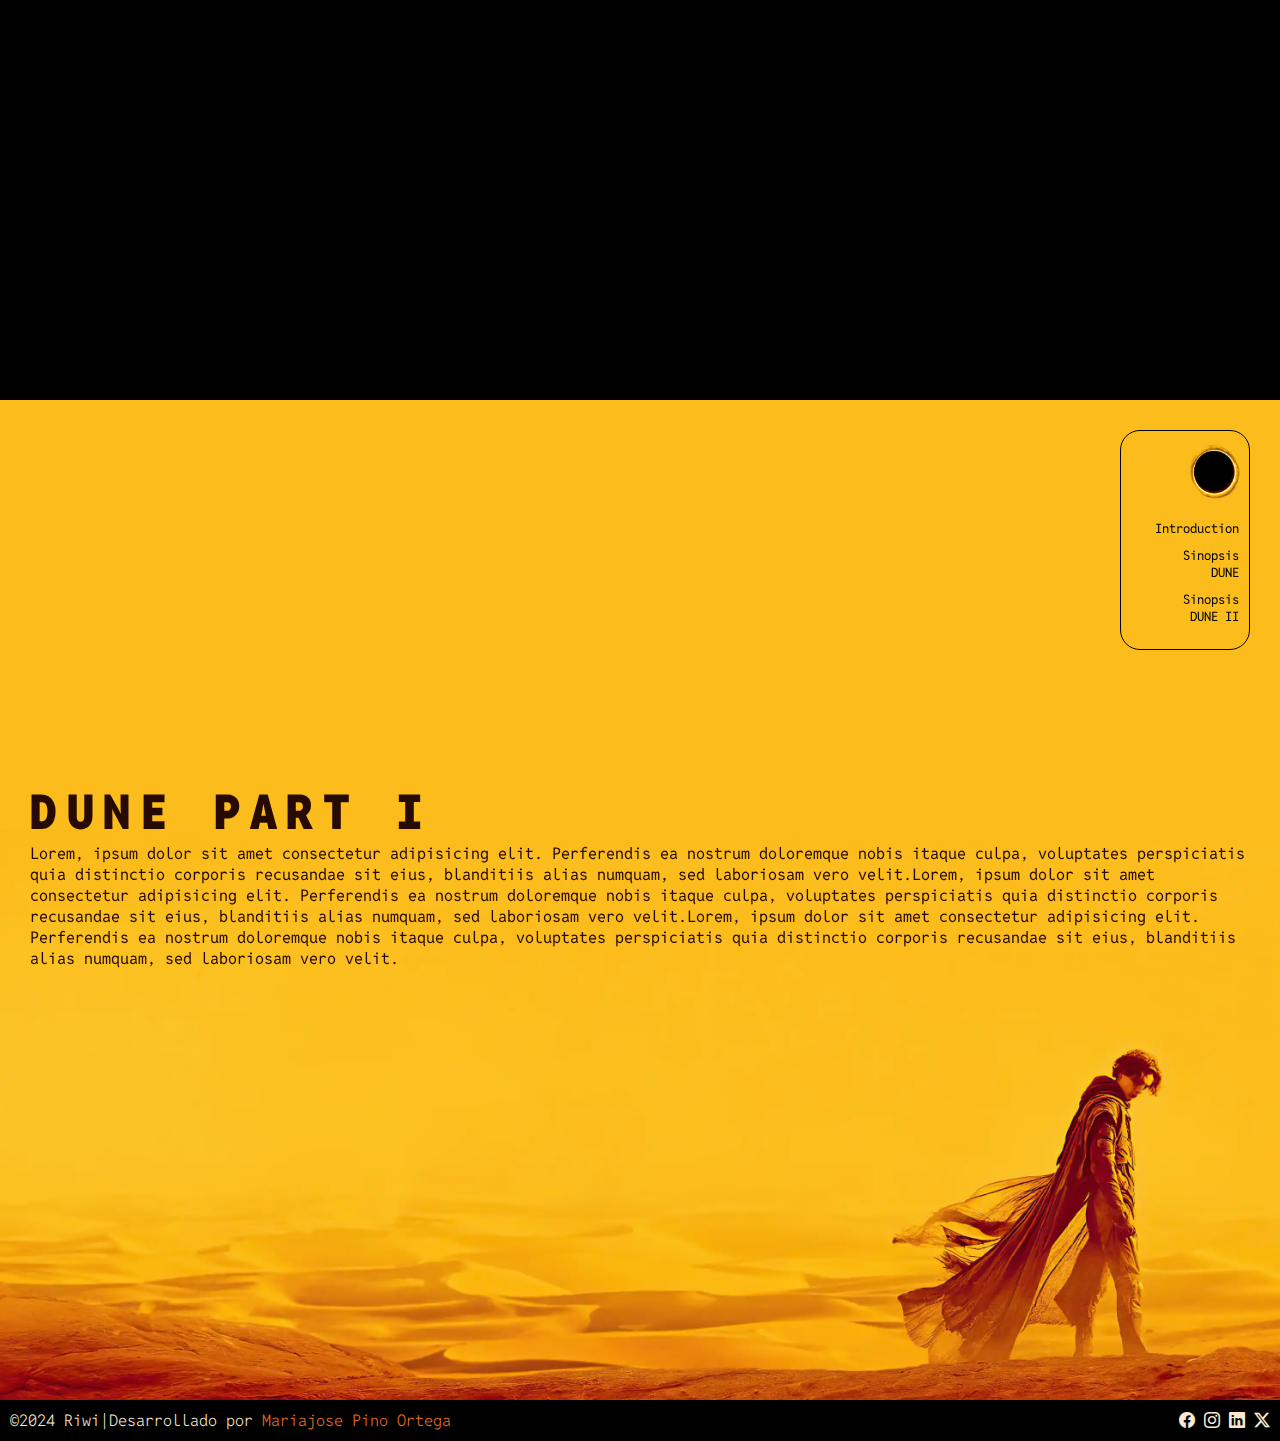
==== commit 318c36f3: "Maquetación página sinopsis 1" ====
--- a/index.html
+++ b/index.html
@@ -72,14 +72,31 @@
             </article>
         </section>
         <section class="sinopsis-dune" id="sinopsis-dune">
-            <h2>DUNE PART I</h2>
-            <p>Lorem, ipsum dolor sit amet consectetur adipisicing elit. Perferendis ea nostrum doloremque nobis itaque
-                culpa, voluptates perspiciatis quia distinctio corporis recusandae sit eius, blanditiis alias numquam,
-                sed laboriosam vero velit.Lorem, ipsum dolor sit amet consectetur adipisicing elit. Perferendis ea nostrum doloremque nobis itaque
-                culpa, voluptates perspiciatis quia distinctio corporis recusandae sit eius, blanditiis alias numquam,
-                sed laboriosam vero velit.Lorem, ipsum dolor sit amet consectetur adipisicing elit. Perferendis ea nostrum doloremque nobis itaque
-                culpa, voluptates perspiciatis quia distinctio corporis recusandae sit eius, blanditiis alias numquam,
-                sed laboriosam vero velit.</p>
+            <aside>
+                <li class="navbar2">
+                    <a href="#dunehome"><img class="eclipse" src="./public/img/dune-eclipse.webp"
+                            alt="dune-eclipse"></a>
+                    <a href="#dunemain">Introduction</a>
+                    <a href="#sinopsis-dune" class="text2">Sinopsis DUNE</a>
+                    <a href="" class="text2">Sinopsis DUNE II</a>
+                </li>
+            </aside>
+            <article class="textduneone">
+                <h2>DUNE PART I</h2>
+                <p>Lorem, ipsum dolor sit amet consectetur adipisicing elit. Perferendis ea nostrum doloremque nobis
+                    itaque
+                    culpa, voluptates perspiciatis quia distinctio corporis recusandae sit eius, blanditiis alias
+                    numquam,
+                    sed laboriosam vero velit.Lorem, ipsum dolor sit amet consectetur adipisicing elit. Perferendis ea
+                    nostrum doloremque nobis itaque
+                    culpa, voluptates perspiciatis quia distinctio corporis recusandae sit eius, blanditiis alias
+                    numquam,
+                    sed laboriosam vero velit.Lorem, ipsum dolor sit amet consectetur adipisicing elit. Perferendis ea
+                    nostrum doloremque nobis itaque
+                    culpa, voluptates perspiciatis quia distinctio corporis recusandae sit eius, blanditiis alias
+                    numquam,
+                    sed laboriosam vero velit.</p>
+            </article>
         </section>
     </main>
     <footer>
--- a/src/styles/style.css
+++ b/src/styles/style.css
@@ -30,6 +30,7 @@
 main {
     background-color: #000000;
     display: inline-block;
+    max-width: 2000px;
 
 }
 
@@ -159,7 +160,69 @@
     }
 }
 .sinopsis-dune{
-    
+    height: 1000px;
+    width: 100vw;
+    display: flex;
+    flex-wrap: wrap;
+    padding: 30px;
+    max-width: 2000px;
+    background-image: url(../../public/img/paul-yellow-bg-1.webp);
+    background-repeat: no-repeat;
+    background-size: 2200px;
+}
+.navbar2 {
+    display: flex;
+    flex-direction: column;
+    align-items: end;
+    height: 220px;
+    width: 130px;
+    padding: 10px;
+    font-family: "Reddit Mono", monospace;
+    border: 1px solid #010000;
+    border-radius: 20px;
+
+    & a {
+        color: #010000;
+        text-decoration: none;
+        font-weight: light;
+        font-size: small;
+        margin-bottom: 10px;
+    }
+
+    & a:hover {
+        font-weight: 600;
+        font-size: small;
+    }
+}
+
+.eclipse {
+    height: 65px;
+    width: 100px;
+    position: relative;
+    left: 25px;
+}
+
+
+.text2 {
+    width: 70px;
+    text-align: right;
+}
+
+.textduneone {
+    position: relative;
+    bottom: 150px;
+    font-family: "Reddit Mono", monospace;
+    font-style: normal;
+    color: #270b03;
+
+    & h2 {
+        font-weight: 900;
+        font-size: 300%;
+        letter-spacing: 0.20em;
+    }
+    & p{
+        font-weight: 400;
+    }
 }
 
 footer {
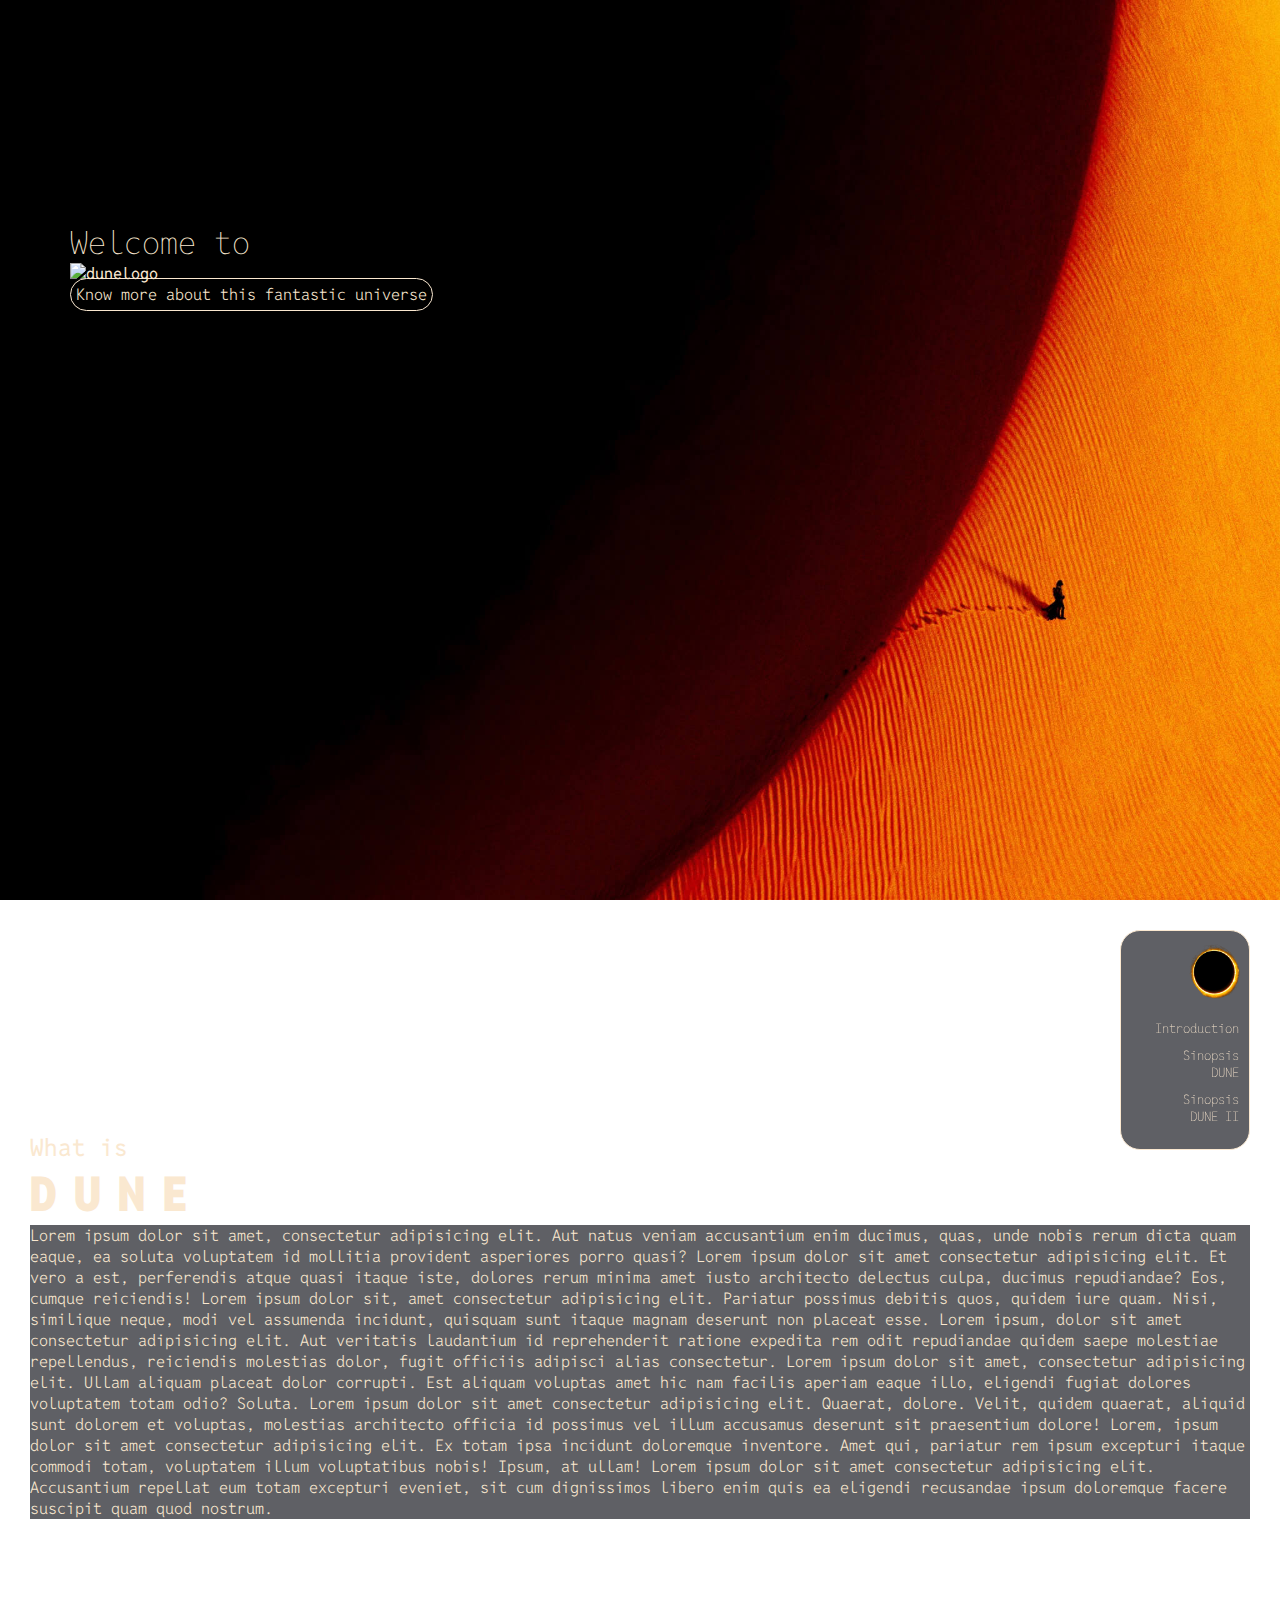
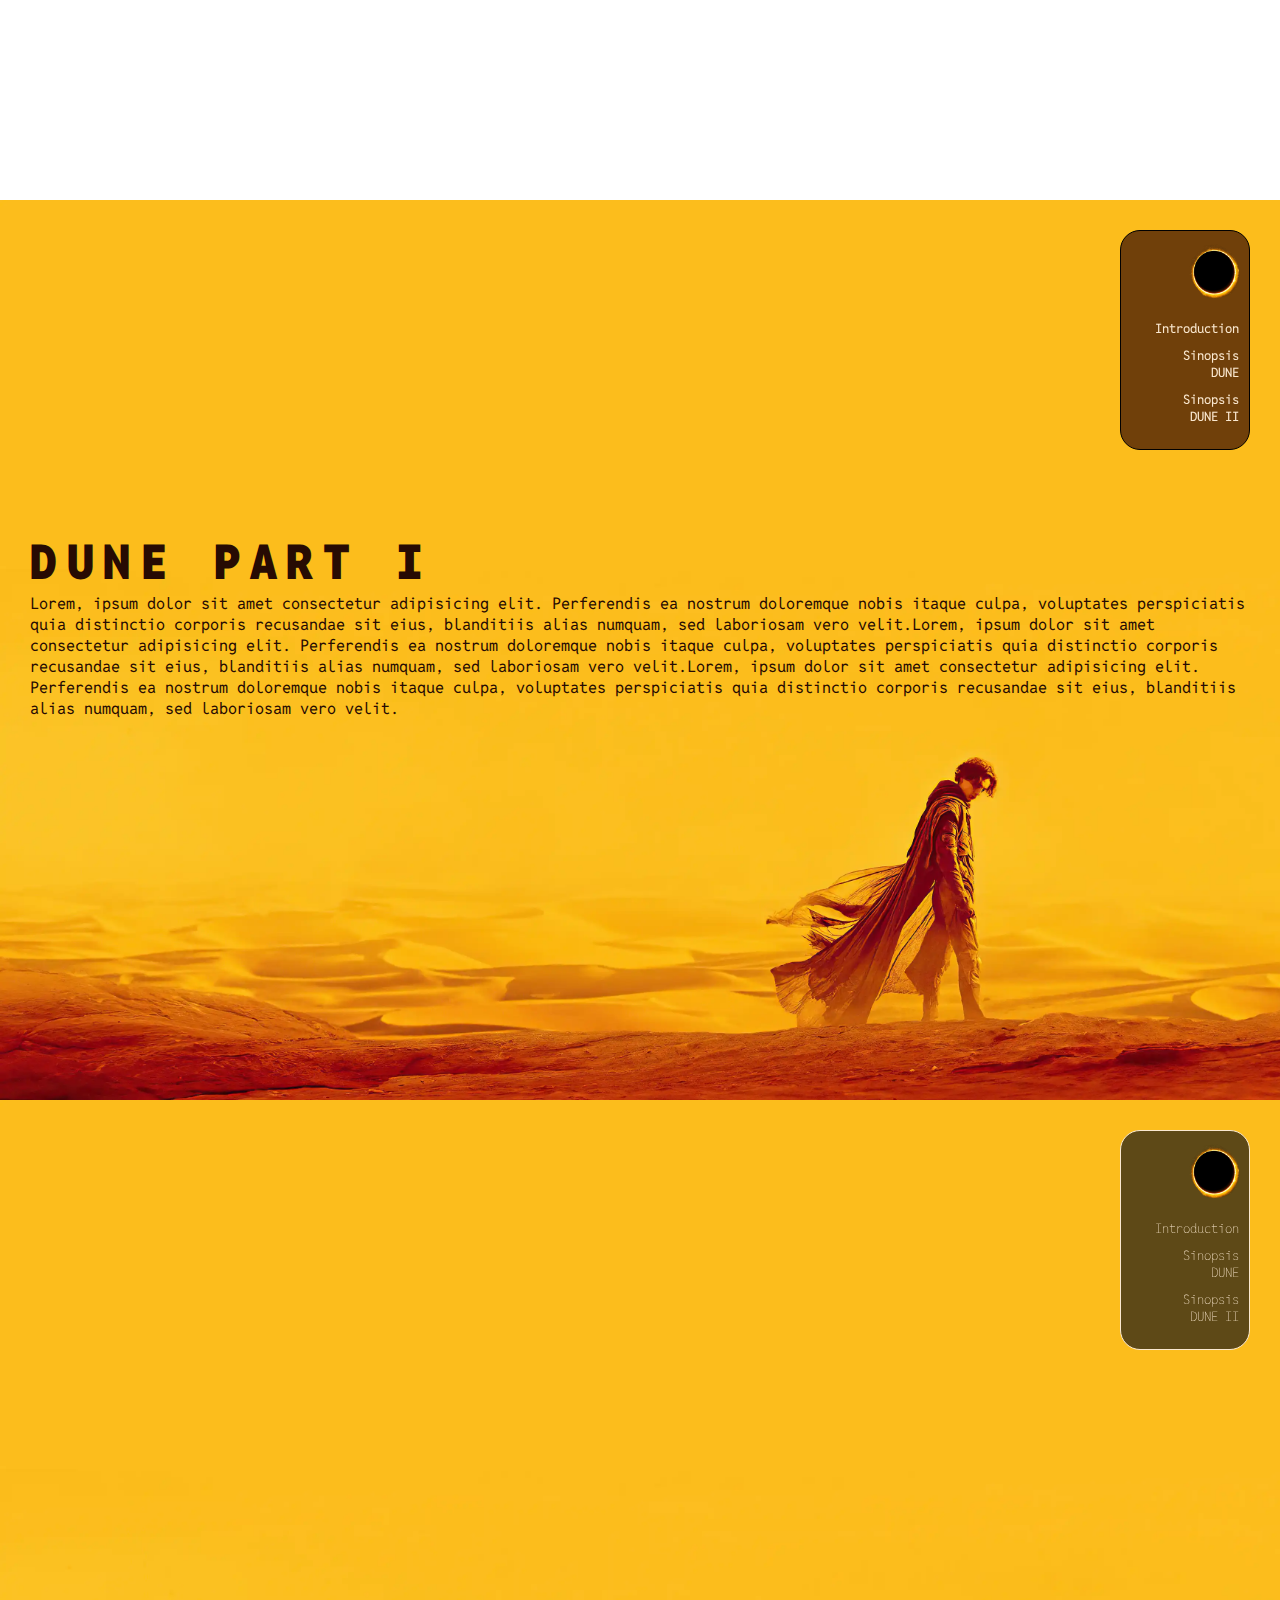
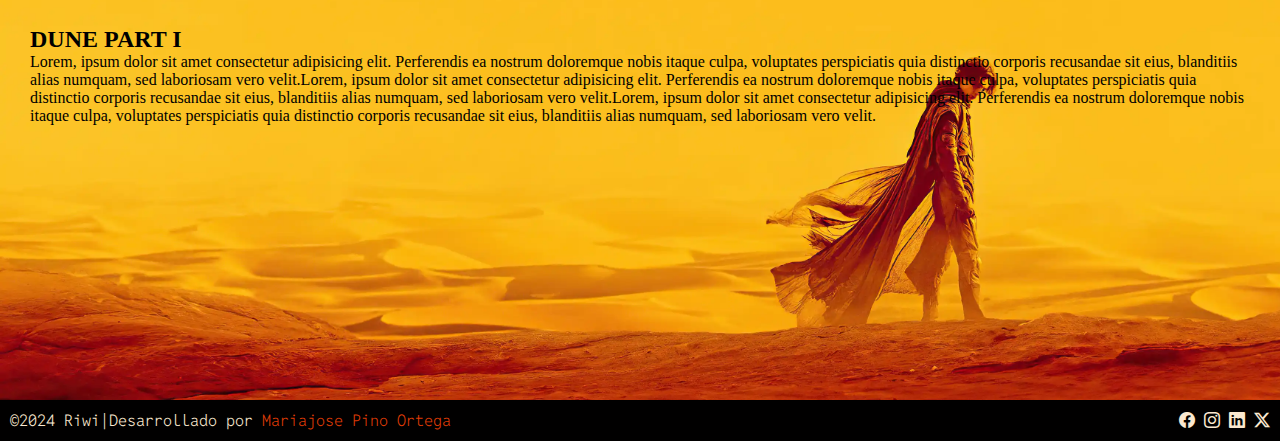
==== commit 1f128ab1: "crear sección 3 +variables y comentarios" ====
--- a/index.html
+++ b/index.html
@@ -24,7 +24,7 @@
     <header></header>
     <!-- Body header -->
     <main>
-
+        <!-- First page section (merely stetic) -->
         <section class="dunehome" id="dunehome">
             <div>
                 <h2>Welcome to</h2>
@@ -40,7 +40,7 @@
                             alt="dune-eclipse"></a>
                     <a href="#dunemain">Introduction</a>
                     <a href="#sinopsis-dune" class="text2">Sinopsis DUNE</a>
-                    <a href="" class="text2">Sinopsis DUNE II</a>
+                    <a href="#sinopsis-dunetwo" class="text2">Sinopsis DUNE II</a>
                 </li>
             </aside>
             <article class="textmain">
@@ -48,27 +48,24 @@
                     <h4>What is </h4>
                     <h1>DUNE</h1>
                 </div>
-                <p>M (Moveto):
-
-                    El comando M indica un movimiento a una posición específica sin trazar una línea.
-                    Se sigue con las coordenadas X e Y a las que se debe mover.
-                    L (Lineto):
-
-                    El comando L traza una línea desde el punto actual hasta las coordenadas especificadas.
-                    Se sigue con las coordenadas X e Y del punto final de la línea.
-                    C (Curveto):
-
-                    El comando C se utiliza para trazar curvas de Bézier cúbicas.
-                    Se sigue con dos pares de coordenadas para los puntos de control y el punto final de la curva.
-                    Z (Cierre del trazado):
-
-                    El comando Z cierra el trazado, creando una línea desde la posición actual hasta el punto de inicio
-                    del trazado.
-                    2. object-fit
-                    La propiedad object-fit se utiliza para controlar cómo una imagen se ajusta al contenedor. Puedes
-                    elegir entre valores como contain (ajustar la imagen para que quepa en el contenedor) o cover
-                    (ajustar la imagen para que cubra completamente el contenedor).</p>
-
+                <p>Lorem ipsum dolor sit amet, consectetur adipisicing elit. Aut natus veniam accusantium enim ducimus,
+                    quas, unde nobis rerum dicta quam eaque, ea soluta voluptatem id mollitia provident asperiores porro
+                    quasi? Lorem ipsum dolor sit amet consectetur adipisicing elit. Et vero a est, perferendis atque
+                    quasi itaque iste, dolores rerum minima amet iusto architecto delectus culpa, ducimus repudiandae?
+                    Eos, cumque reiciendis! Lorem ipsum dolor sit, amet consectetur adipisicing elit. Pariatur possimus
+                    debitis quos, quidem iure quam. Nisi, similique neque, modi vel assumenda incidunt, quisquam sunt
+                    itaque magnam deserunt non placeat esse. Lorem ipsum, dolor sit amet consectetur adipisicing elit.
+                    Aut veritatis laudantium id reprehenderit ratione expedita rem odit repudiandae quidem saepe
+                    molestiae repellendus, reiciendis molestias dolor, fugit officiis adipisci alias consectetur. Lorem
+                    ipsum dolor sit amet, consectetur adipisicing elit. Ullam aliquam placeat dolor corrupti. Est
+                    aliquam voluptas amet hic nam facilis aperiam eaque illo, eligendi fugiat dolores voluptatem totam
+                    odio? Soluta. Lorem ipsum dolor sit amet consectetur adipisicing elit. Quaerat, dolore. Velit,
+                    quidem quaerat, aliquid sunt dolorem et voluptas, molestias architecto officia id possimus vel illum
+                    accusamus deserunt sit praesentium dolore! Lorem, ipsum dolor sit amet consectetur adipisicing elit.
+                    Ex totam ipsa incidunt doloremque inventore. Amet qui, pariatur rem ipsum excepturi itaque commodi
+                    totam, voluptatem illum voluptatibus nobis! Ipsum, at ullam! Lorem ipsum dolor sit amet consectetur
+                    adipisicing elit. Accusantium repellat eum totam excepturi eveniet, sit cum dignissimos libero enim
+                    quis ea eligendi recusandae ipsum doloremque facere suscipit quam quod nostrum.</p>
             </article>
         </section>
         <section class="sinopsis-dune" id="sinopsis-dune">
@@ -78,10 +75,37 @@
                             alt="dune-eclipse"></a>
                     <a href="#dunemain">Introduction</a>
                     <a href="#sinopsis-dune" class="text2">Sinopsis DUNE</a>
-                    <a href="" class="text2">Sinopsis DUNE II</a>
+                    <a href="#sinopsis-dunetwo" class="text2">Sinopsis DUNE II</a>
                 </li>
             </aside>
             <article class="textduneone">
+                <h2>DUNE PART I</h2>
+                <p>Lorem, ipsum dolor sit amet consectetur adipisicing elit. Perferendis ea nostrum doloremque nobis
+                    itaque
+                    culpa, voluptates perspiciatis quia distinctio corporis recusandae sit eius, blanditiis alias
+                    numquam,
+                    sed laboriosam vero velit.Lorem, ipsum dolor sit amet consectetur adipisicing elit. Perferendis ea
+                    nostrum doloremque nobis itaque
+                    culpa, voluptates perspiciatis quia distinctio corporis recusandae sit eius, blanditiis alias
+                    numquam,
+                    sed laboriosam vero velit.Lorem, ipsum dolor sit amet consectetur adipisicing elit. Perferendis ea
+                    nostrum doloremque nobis itaque
+                    culpa, voluptates perspiciatis quia distinctio corporis recusandae sit eius, blanditiis alias
+                    numquam,
+                    sed laboriosam vero velit.</p>
+            </article>
+        </section>
+        <section class="sinopsis-dunetwo" id="sinopsis-dunetwo">
+            <aside>
+                <li class="navbar">
+                    <a href="#dunehome"><img class="eclipse" src="./public/img/dune-eclipse.webp"
+                            alt="dune-eclipse"></a>
+                    <a href="#dunemain">Introduction</a>
+                    <a href="#sinopsis-dune" class="text2">Sinopsis DUNE</a>
+                    <a href="#sinopsis-dunetwo" class="text2">Sinopsis DUNE II</a>
+                </li>
+            </aside>
+            <article class="textdunetwo">
                 <h2>DUNE PART I</h2>
                 <p>Lorem, ipsum dolor sit amet consectetur adipisicing elit. Perferendis ea nostrum doloremque nobis
                     itaque
--- a/src/styles/style.css
+++ b/src/styles/style.css
@@ -1,53 +1,57 @@
 @import url("https://cdn.jsdelivr.net/npm/bootstrap-icons@1.11.3/font/bootstrap-icons.min.css");
 @import url('https://fonts.googleapis.com/css2?family=Reddit+Mono:wght@200..900&display=swap');
 
+/* Reset css */
 * {
     box-sizing: border-box;
     margin: 0%;
     padding: 0%;
 }
 
+/* Define environment variables */
+:root{
+    --lava: #DF3B06; 
+    --smoothorange: #E36904;
+    --black: #010000;
+    --sandwhite: #fae8d0;
+    --transparentnight: #0c0e16a8;
+    --sepiablack: #270b03;
+    --transparentbrown: #3b1004b9;
+    --redditmono: "Reddit Mono", monospace;
+}
+
+/* Css for the scrollbar*/
 ::-webkit-scrollbar {
     width: 10px;
 }
 
 /* Track */
 ::-webkit-scrollbar-track {
-    background: #010000;
+    background: var(--black);
 }
 
 /* Handle */
 ::-webkit-scrollbar-thumb {
-    background: #DF3B06;
+    background: var(--lava);
     border-radius: 5px;
 }
 
 /* Handle on hover */
 ::-webkit-scrollbar-thumb:hover {
-    background: #aa450a;
-}
-
-main {
-    background-color: #000000;
-    display: inline-block;
-    max-width: 2000px;
-
-}
-
+    background: var(--smoothorange);
+}
+
+/* Css for the section home*/
 .dunehome {
-    height: 1000px;
-    margin: 0px;
+    height: 100vh;
     background-image: url(../../public/img/dune-background.webp);
-    background-repeat: no-repeat;
-    background-size: 2000px;
+    background-size: cover;
     padding: 70px;
-    display: flex;
-    flex-direction: column;
-    align-items: left;
-    font-family: "Reddit Mono", monospace;
+    font-family: var(--redditmono);
     font-style: normal;
-    color: #fae8d0;
-
+    color: var(--sandwhite);
+
+    /*Modify the div of the section home*/
     & div {
         position: relative;
         top: 20%;
@@ -58,38 +62,40 @@
         }
 
         & a {
-            color: #fae8d0;
+            color: var(--sandwhite);
             font-weight: 300;
             text-decoration: none;
             height: 30px;
             width: 600px;
             padding: 5px;
-            border: 1px solid #fae8d0;
+            border: 1px solid var(--sandwhite);
             border-radius: 20px;
         }
 
         & a:hover {
-            background-color: #d46220;
-            color: #000000;
+            background-color: var(--smoothorange);
+            color: var(--black);
             font-weight: 300;
         }
     }
 }
 
+/* Css for the section main/introduction*/
 .dunemain {
-    height: 1000px;
-    width: 100vw;
-    margin: 0;
+    height: 100vh;
     padding: 30px;
     background-image: url(../../public/img/night-sand.webp);
     background-repeat: no-repeat;
-    background-size: 2000px;
-    display: flex;
-    flex-wrap: wrap;
-}
-
+    background-size: cover;
+    display: flex;
+    flex-wrap: wrap;
+}
+
+/* Css for the navbar of the section  main/introduction*/
+/* Css for the aside*/
 aside {
     height: 250px;
+    z-index: 300;
     width: 100vw;
     display: flex;
     flex-wrap: wrap;
@@ -98,7 +104,7 @@
     top: 10px;
     right: 0;
 }
-
+/* Css for the navbar*/
 .navbar {
     display: flex;
     flex-direction: column;
@@ -106,12 +112,13 @@
     height: 220px;
     width: 130px;
     padding: 10px;
-    font-family: "Reddit Mono", monospace;
-    border: 1px solid #fae8d0;
+    font-family: var(--redditmono);
+    border: 1px solid var(--sandwhite);
+    background-color: var(--transparentnight);
     border-radius: 20px;
 
     & a {
-        color: #fae8d0;
+        color: var(--sandwhite);
         text-decoration: none;
         font-weight: lighter;
         font-size: small;
@@ -124,6 +131,7 @@
     }
 }
 
+/* Anchor eclipse*/
 .eclipse {
     height: 65px;
     width: 100px;
@@ -140,9 +148,9 @@
 .textmain {
     position: relative;
     bottom: 150px;
-    font-family: "Reddit Mono", monospace;
+    font-family: var(--redditmono);
     font-style: normal;
-    color: #fae8d0;
+    color: var(--sandwhite);
 
     & h4 {
         font-weight: 400;
@@ -157,19 +165,22 @@
     }
     & p{
         font-weight: 300;
-    }
-}
+        background-color: var(--transparentnight);
+    }
+}
+
+/* Css for the section Sinopsis DUNE*/
 .sinopsis-dune{
-    height: 1000px;
-    width: 100vw;
+    height: 100vh;
     display: flex;
     flex-wrap: wrap;
     padding: 30px;
     max-width: 2000px;
     background-image: url(../../public/img/paul-yellow-bg-1.webp);
     background-repeat: no-repeat;
-    background-size: 2200px;
-}
+    background-size: cover;
+}
+/* Css for the navbar of the section Sinopsis DUNE*/
 .navbar2 {
     display: flex;
     flex-direction: column;
@@ -177,12 +188,13 @@
     height: 220px;
     width: 130px;
     padding: 10px;
-    font-family: "Reddit Mono", monospace;
-    border: 1px solid #010000;
+    font-family: var(--redditmono);
+    border: 1px solid var(--black);
+    background-color: var(--transparentbrown);
     border-radius: 20px;
 
     & a {
-        color: #010000;
+        color: var(--sandwhite);
         text-decoration: none;
         font-weight: light;
         font-size: small;
@@ -211,9 +223,9 @@
 .textduneone {
     position: relative;
     bottom: 150px;
-    font-family: "Reddit Mono", monospace;
+    font-family: var(--redditmono);
     font-style: normal;
-    color: #270b03;
+    color: var(--sepiablack);
 
     & h2 {
         font-weight: 900;
@@ -224,25 +236,40 @@
         font-weight: 400;
     }
 }
-
+/* Css for the section Sinopsis DUNEII*/
+.sinopsis-dunetwo{
+    height: 100vh;
+    display: flex;
+    flex-wrap: wrap;
+    padding: 30px;
+    max-width: 2000px;
+    background-image: url(../../public/img/paul-yellow-bg-1.webp);
+    background-repeat: no-repeat;
+    background-size: cover;
+}
+
+/* Css for the footer*/
 footer {
     display: flex;
     justify-content: space-between;
     padding: 10px;
-    background-color: #000000;
-    font-family: "Reddit Mono", monospace;
-    color: #fae8d0;
+    background-color: var(--black);
+    font-family: var(--redditmono);
+    color: var(--sandwhite);
     font-weight: 300;
 }
 .nameauthor{
-    color: #eb6d24;
+    color: var(--lava);
     text-decoration: none;
 }
 .nameauthor:hover{
-    color: #ffb23e;
+    color: var(--smoothorange);
 }
 .redes{
     & a{
-        color: #fae8d0;
-    }
-}+        color: var(--sandwhite);
+    }
+    & a:hover{
+        color: var(--smoothorange);
+    }
+}
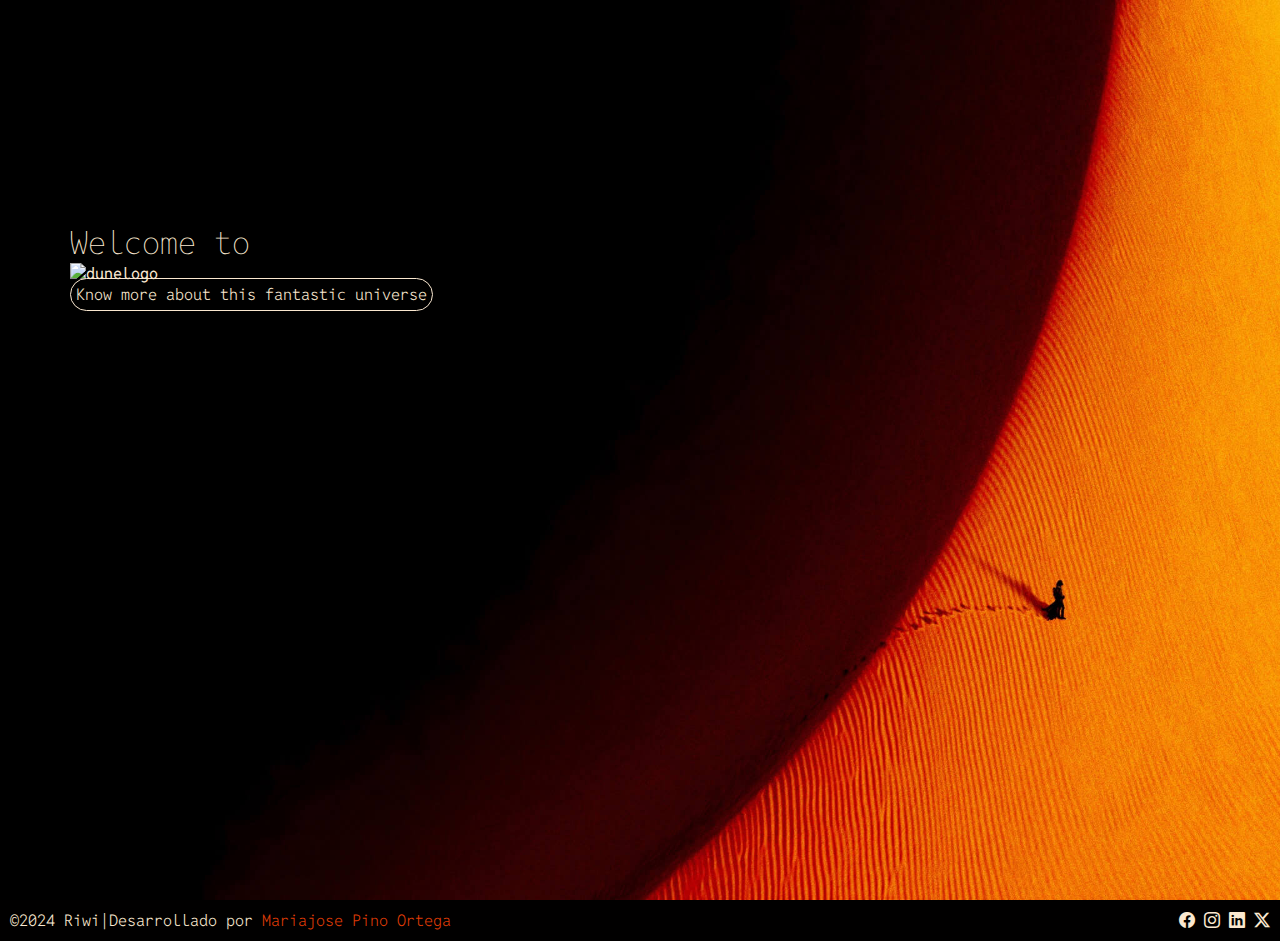
==== commit f6940756: "División de la página en index y principal" ====
--- a/index.html
+++ b/index.html
@@ -30,97 +30,8 @@
                 <h2>Welcome to</h2>
                 <figure><img src="https://upload.wikimedia.org/wikipedia/commons/4/44/Dune_2021_transparent_logo.png"
                         alt="dunelogo"></figure>
-                <a href="#dunemain">Know more about this fantastic universe</a>
+                <a href="./src/pages/principal.html">Know more about this fantastic universe</a>
             </div>
-        </section>
-        <section class="dunemain" id="dunemain">
-            <aside>
-                <li class="navbar">
-                    <a href="#dunehome"><img class="eclipse" src="./public/img/dune-eclipse.webp"
-                            alt="dune-eclipse"></a>
-                    <a href="#dunemain">Introduction</a>
-                    <a href="#sinopsis-dune" class="text2">Sinopsis DUNE</a>
-                    <a href="#sinopsis-dunetwo" class="text2">Sinopsis DUNE II</a>
-                </li>
-            </aside>
-            <article class="textmain">
-                <div>
-                    <h4>What is </h4>
-                    <h1>DUNE</h1>
-                </div>
-                <p>Lorem ipsum dolor sit amet, consectetur adipisicing elit. Aut natus veniam accusantium enim ducimus,
-                    quas, unde nobis rerum dicta quam eaque, ea soluta voluptatem id mollitia provident asperiores porro
-                    quasi? Lorem ipsum dolor sit amet consectetur adipisicing elit. Et vero a est, perferendis atque
-                    quasi itaque iste, dolores rerum minima amet iusto architecto delectus culpa, ducimus repudiandae?
-                    Eos, cumque reiciendis! Lorem ipsum dolor sit, amet consectetur adipisicing elit. Pariatur possimus
-                    debitis quos, quidem iure quam. Nisi, similique neque, modi vel assumenda incidunt, quisquam sunt
-                    itaque magnam deserunt non placeat esse. Lorem ipsum, dolor sit amet consectetur adipisicing elit.
-                    Aut veritatis laudantium id reprehenderit ratione expedita rem odit repudiandae quidem saepe
-                    molestiae repellendus, reiciendis molestias dolor, fugit officiis adipisci alias consectetur. Lorem
-                    ipsum dolor sit amet, consectetur adipisicing elit. Ullam aliquam placeat dolor corrupti. Est
-                    aliquam voluptas amet hic nam facilis aperiam eaque illo, eligendi fugiat dolores voluptatem totam
-                    odio? Soluta. Lorem ipsum dolor sit amet consectetur adipisicing elit. Quaerat, dolore. Velit,
-                    quidem quaerat, aliquid sunt dolorem et voluptas, molestias architecto officia id possimus vel illum
-                    accusamus deserunt sit praesentium dolore! Lorem, ipsum dolor sit amet consectetur adipisicing elit.
-                    Ex totam ipsa incidunt doloremque inventore. Amet qui, pariatur rem ipsum excepturi itaque commodi
-                    totam, voluptatem illum voluptatibus nobis! Ipsum, at ullam! Lorem ipsum dolor sit amet consectetur
-                    adipisicing elit. Accusantium repellat eum totam excepturi eveniet, sit cum dignissimos libero enim
-                    quis ea eligendi recusandae ipsum doloremque facere suscipit quam quod nostrum.</p>
-            </article>
-        </section>
-        <section class="sinopsis-dune" id="sinopsis-dune">
-            <aside>
-                <li class="navbar2">
-                    <a href="#dunehome"><img class="eclipse" src="./public/img/dune-eclipse.webp"
-                            alt="dune-eclipse"></a>
-                    <a href="#dunemain">Introduction</a>
-                    <a href="#sinopsis-dune" class="text2">Sinopsis DUNE</a>
-                    <a href="#sinopsis-dunetwo" class="text2">Sinopsis DUNE II</a>
-                </li>
-            </aside>
-            <article class="textduneone">
-                <h2>DUNE PART I</h2>
-                <p>Lorem, ipsum dolor sit amet consectetur adipisicing elit. Perferendis ea nostrum doloremque nobis
-                    itaque
-                    culpa, voluptates perspiciatis quia distinctio corporis recusandae sit eius, blanditiis alias
-                    numquam,
-                    sed laboriosam vero velit.Lorem, ipsum dolor sit amet consectetur adipisicing elit. Perferendis ea
-                    nostrum doloremque nobis itaque
-                    culpa, voluptates perspiciatis quia distinctio corporis recusandae sit eius, blanditiis alias
-                    numquam,
-                    sed laboriosam vero velit.Lorem, ipsum dolor sit amet consectetur adipisicing elit. Perferendis ea
-                    nostrum doloremque nobis itaque
-                    culpa, voluptates perspiciatis quia distinctio corporis recusandae sit eius, blanditiis alias
-                    numquam,
-                    sed laboriosam vero velit.</p>
-            </article>
-        </section>
-        <section class="sinopsis-dunetwo" id="sinopsis-dunetwo">
-            <aside>
-                <li class="navbar">
-                    <a href="#dunehome"><img class="eclipse" src="./public/img/dune-eclipse.webp"
-                            alt="dune-eclipse"></a>
-                    <a href="#dunemain">Introduction</a>
-                    <a href="#sinopsis-dune" class="text2">Sinopsis DUNE</a>
-                    <a href="#sinopsis-dunetwo" class="text2">Sinopsis DUNE II</a>
-                </li>
-            </aside>
-            <article class="textdunetwo">
-                <h2>DUNE PART I</h2>
-                <p>Lorem, ipsum dolor sit amet consectetur adipisicing elit. Perferendis ea nostrum doloremque nobis
-                    itaque
-                    culpa, voluptates perspiciatis quia distinctio corporis recusandae sit eius, blanditiis alias
-                    numquam,
-                    sed laboriosam vero velit.Lorem, ipsum dolor sit amet consectetur adipisicing elit. Perferendis ea
-                    nostrum doloremque nobis itaque
-                    culpa, voluptates perspiciatis quia distinctio corporis recusandae sit eius, blanditiis alias
-                    numquam,
-                    sed laboriosam vero velit.Lorem, ipsum dolor sit amet consectetur adipisicing elit. Perferendis ea
-                    nostrum doloremque nobis itaque
-                    culpa, voluptates perspiciatis quia distinctio corporis recusandae sit eius, blanditiis alias
-                    numquam,
-                    sed laboriosam vero velit.</p>
-            </article>
         </section>
     </main>
     <footer>
--- a/src/styles/style.css
+++ b/src/styles/style.css
@@ -79,30 +79,18 @@
         }
     }
 }
-
-/* Css for the section main/introduction*/
-.dunemain {
-    height: 100vh;
-    padding: 30px;
-    background-image: url(../../public/img/night-sand.webp);
-    background-repeat: no-repeat;
-    background-size: cover;
-    display: flex;
-    flex-wrap: wrap;
-}
-
 /* Css for the navbar of the section  main/introduction*/
 /* Css for the aside*/
-aside {
+nav {
     height: 250px;
     z-index: 300;
     width: 100vw;
     display: flex;
     flex-wrap: wrap;
     justify-content: right;
-    position: sticky;
-    top: 10px;
-    right: 0;
+    position: fixed;
+    top: 20px;
+    right: 30px;
 }
 /* Css for the navbar*/
 .navbar {
@@ -139,15 +127,24 @@
     left: 25px;
 }
 
-
+/* Css for the large texts*/
 .text2 {
     width: 70px;
     text-align: right;
 }
 
+
+/* Css for the section main/introduction*/
+.dunemain {
+    height: 100vh;
+    padding: 30px;
+    background-image: url(../../public/img/night-sand.webp);
+    background-size: cover;
+    display: flex;
+    flex-wrap: wrap;
+    align-content: center;
+}
 .textmain {
-    position: relative;
-    bottom: 150px;
     font-family: var(--redditmono);
     font-style: normal;
     color: var(--sandwhite);
@@ -177,52 +174,11 @@
     padding: 30px;
     max-width: 2000px;
     background-image: url(../../public/img/paul-yellow-bg-1.webp);
-    background-repeat: no-repeat;
-    background-size: cover;
-}
-/* Css for the navbar of the section Sinopsis DUNE*/
-.navbar2 {
-    display: flex;
-    flex-direction: column;
-    align-items: end;
-    height: 220px;
-    width: 130px;
-    padding: 10px;
-    font-family: var(--redditmono);
-    border: 1px solid var(--black);
-    background-color: var(--transparentbrown);
-    border-radius: 20px;
-
-    & a {
-        color: var(--sandwhite);
-        text-decoration: none;
-        font-weight: light;
-        font-size: small;
-        margin-bottom: 10px;
-    }
-
-    & a:hover {
-        font-weight: 600;
-        font-size: small;
-    }
-}
-
-.eclipse {
-    height: 65px;
-    width: 100px;
-    position: relative;
-    left: 25px;
-}
-
-
-.text2 {
-    width: 70px;
-    text-align: right;
+    background-size: cover;
+    align-content: center;
 }
 
 .textduneone {
-    position: relative;
-    bottom: 150px;
     font-family: var(--redditmono);
     font-style: normal;
     color: var(--sepiablack);
@@ -241,6 +197,7 @@
     height: 100vh;
     display: flex;
     flex-wrap: wrap;
+    align-content: center;
     padding: 30px;
     max-width: 2000px;
     background-image: url(../../public/img/paul-yellow-bg-1.webp);
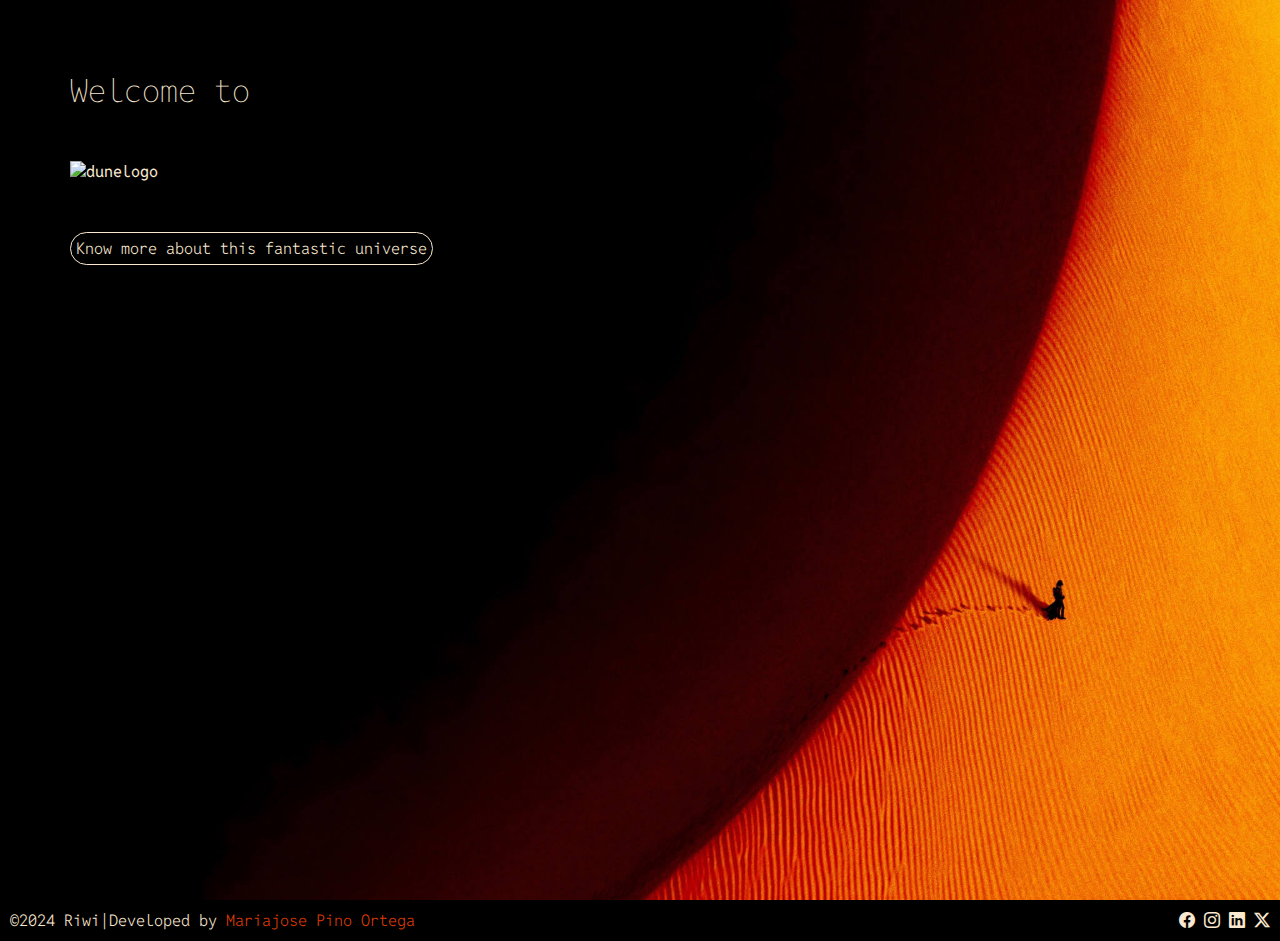
==== commit 24a71a1b: "Añadir responsive y modificar a principal" ====
--- a/index.html
+++ b/index.html
@@ -8,7 +8,7 @@
     <meta name="keywords"
         content="riwi, Dune, movie, Paul Atreides, Chani, Denis Villeneuve, fiction, Timothée Chalamet, Zendaya, desert, space, sci-fi">
     <meta name="sitedomain" content="https://example.com/" />
-    <meta name="organization" content="riwi" />
+    <meta name="organization" content="Riwi_Gates" />
     <meta name="author" content="MajoPino" />
     <meta name="designer" content="MajoPino" />
     <meta name="copyright" content="© 2024 DunePage. Todos los derechos reservados">
@@ -28,15 +28,15 @@
         <section class="dunehome" id="dunehome">
             <div>
                 <h2>Welcome to</h2>
-                <figure><img src="https://upload.wikimedia.org/wikipedia/commons/4/44/Dune_2021_transparent_logo.png"
+                <figure class="dunelogo"><img src="https://upload.wikimedia.org/wikipedia/commons/4/44/Dune_2021_transparent_logo.png"
                         alt="dunelogo"></figure>
-                <a href="./src/pages/principal.html">Know more about this fantastic universe</a>
+                <a href="./src/pages/principal.html"><p>Know more about this fantastic universe</p></a>
             </div>
         </section>
     </main>
     <footer>
         <div>
-            <p>©2024 Riwi|Desarrollado por <a class="nameauthor" href="https://github.com/MajoPino"
+            <p>©2024 Riwi|Developed by <a class="nameauthor" href="https://github.com/MajoPino"
                     target="_blank">Mariajose Pino
                     Ortega</a></p>
         </div>
--- a/src/styles/style.css
+++ b/src/styles/style.css
@@ -9,8 +9,8 @@
 }
 
 /* Define environment variables */
-:root{
-    --lava: #DF3B06; 
+:root {
+    --lava: #DF3B06;
     --smoothorange: #E36904;
     --black: #010000;
     --sandwhite: #fae8d0;
@@ -43,10 +43,12 @@
 
 /* Css for the section home*/
 .dunehome {
-    height: 100vh;
+    min-height: 100vh;
     background-image: url(../../public/img/dune-background.webp);
     background-size: cover;
     padding: 70px;
+    display: flex;
+    flex-wrap: wrap;
     font-family: var(--redditmono);
     font-style: normal;
     color: var(--sandwhite);
@@ -55,6 +57,11 @@
     & div {
         position: relative;
         top: 20%;
+        min-width: 160px;
+        display: flex;
+        flex-wrap: wrap;
+        flex-direction: column;
+        gap: 50px;
 
         & h2 {
             font-weight: lighter;
@@ -62,25 +69,52 @@
         }
 
         & a {
-            color: var(--sandwhite);
-            font-weight: 300;
             text-decoration: none;
-            height: 30px;
-            width: 600px;
-            padding: 5px;
-            border: 1px solid var(--sandwhite);
-            border-radius: 20px;
+
+            & p {
+                color: var(--sandwhite);
+                font-weight: 300;
+                height: auto;
+                max-width: 400px;
+                padding: 5px;
+                border: 1px solid var(--sandwhite);
+                border-radius: 20px;
+            }
+
+            & p:hover {
+                background-color: var(--smoothorange);
+                color: var(--black);
+                font-weight: 300;
+            }
         }
-
-        & a:hover {
-            background-color: var(--smoothorange);
-            color: var(--black);
-            font-weight: 300;
-        }
-    }
-}
-/* Css for the navbar of the section  main/introduction*/
-/* Css for the aside*/
+    }
+}
+
+/* Media queries for the Dune image */
+.dunelogo {
+    max-width: 100%;
+    /* Ensures the image doesn't exceed its container's width */
+    overflow: hidden;
+    /* Hides any part of the image that exceeds the container */
+}
+
+img {
+    width: 100%;
+    /* Makes the image responsive */
+    height: auto;
+    /* Maintains the image's aspect ratio */
+}
+
+/* Media query for screens with a max-height of 600px */
+@media (max-height: 600px) {
+    .image-container {
+        max-height: 200px;
+        /* Sets a specific height when the screen is shorter */
+    }
+}
+
+/* Css for the navbar of the page principal*/
+/* Css for the div*/
 nav {
     height: 250px;
     z-index: 300;
@@ -89,9 +123,10 @@
     flex-wrap: wrap;
     justify-content: right;
     position: fixed;
-    top: 20px;
+    top: 123px;
     right: 30px;
 }
+
 /* Css for the navbar*/
 .navbar {
     display: flex;
@@ -105,6 +140,7 @@
     background-color: var(--transparentnight);
     border-radius: 20px;
 
+/*     Css for the anchors */
     & a {
         color: var(--sandwhite);
         text-decoration: none;
@@ -127,48 +163,67 @@
     left: 25px;
 }
 
-/* Css for the large texts*/
+/* Css for the large anchors*/
 .text2 {
     width: 70px;
     text-align: right;
 }
 
+/* -------------------------------------- */
 
 /* Css for the section main/introduction*/
 .dunemain {
-    height: 100vh;
+    min-height: 100vh;
     padding: 30px;
     background-image: url(../../public/img/night-sand.webp);
     background-size: cover;
     display: flex;
     flex-wrap: wrap;
-    align-content: center;
-}
+    align-content: left;
+}
+
+/* Modify the text of the dunemain section */
 .textmain {
     font-family: var(--redditmono);
     font-style: normal;
     color: var(--sandwhite);
-
+    max-width: 1200px;
+
+    /* Subtitle */
     & h4 {
         font-weight: 400;
         font-size: x-large;
     }
 
+    /* Main title */
     & h1 {
         font-weight: 900;
         font-size: 300%;
         letter-spacing: 0.35em;
         word-spacing: 0.35em;
     }
-    & p{
+
+    /* Paragraph */
+    & .info {
+        padding: 12px;
+        min-width: 200px;
         font-weight: 300;
         background-color: var(--transparentnight);
+        border-radius: 20px;
+
+        /* Anchor to the wikipedia page */
+        & .caption{
+            font-style: italic;
+            font-size: small;
+            text-decoration: none;
+            color: var(--smoothorange);
+        }
     }
 }
 
 /* Css for the section Sinopsis DUNE*/
-.sinopsis-dune{
-    height: 100vh;
+.sinopsis-dune {
+    min-height: 100vh;
     display: flex;
     flex-wrap: wrap;
     padding: 30px;
@@ -181,28 +236,55 @@
 .textduneone {
     font-family: var(--redditmono);
     font-style: normal;
-    color: var(--sepiablack);
+    
 
     & h2 {
+        color: var(--sepiablack);
         font-weight: 900;
         font-size: 300%;
         letter-spacing: 0.20em;
     }
-    & p{
+
+    & p {
+        color: var(--sandwhite);
+        padding: 15px;
+        background-color: var(--transparentbrown);
+        border-radius: 20px;
         font-weight: 400;
     }
 }
+
 /* Css for the section Sinopsis DUNEII*/
-.sinopsis-dunetwo{
-    height: 100vh;
+.sinopsis-dunetwo {
+    min-height: 100vh;
     display: flex;
     flex-wrap: wrap;
     align-content: center;
     padding: 30px;
     max-width: 2000px;
-    background-image: url(../../public/img/paul-yellow-bg-1.webp);
+    background-image: url(../../public/img/dune-fight\ \(1\).jpeg);
     background-repeat: no-repeat;
     background-size: cover;
+}
+
+.textdunetwo {
+    font-family: var(--redditmono);
+    font-style: normal;
+
+    & h2 {
+        color: var(--sepiablack);
+        font-weight: 900;
+        font-size: 300%;
+        letter-spacing: 0.20em;
+    }
+
+    & p {
+        padding: 15px;
+        color: var(--sandwhite);
+        font-weight: 400;
+        background-color: var(--transparentbrown);
+        border-radius: 20px;
+    }
 }
 
 /* Css for the footer*/
@@ -215,18 +297,22 @@
     color: var(--sandwhite);
     font-weight: 300;
 }
-.nameauthor{
+
+.nameauthor {
     color: var(--lava);
     text-decoration: none;
 }
-.nameauthor:hover{
+
+.nameauthor:hover {
     color: var(--smoothorange);
 }
-.redes{
-    & a{
+
+.redes {
+    & a {
         color: var(--sandwhite);
     }
-    & a:hover{
+
+    & a:hover {
         color: var(--smoothorange);
     }
-}
+}